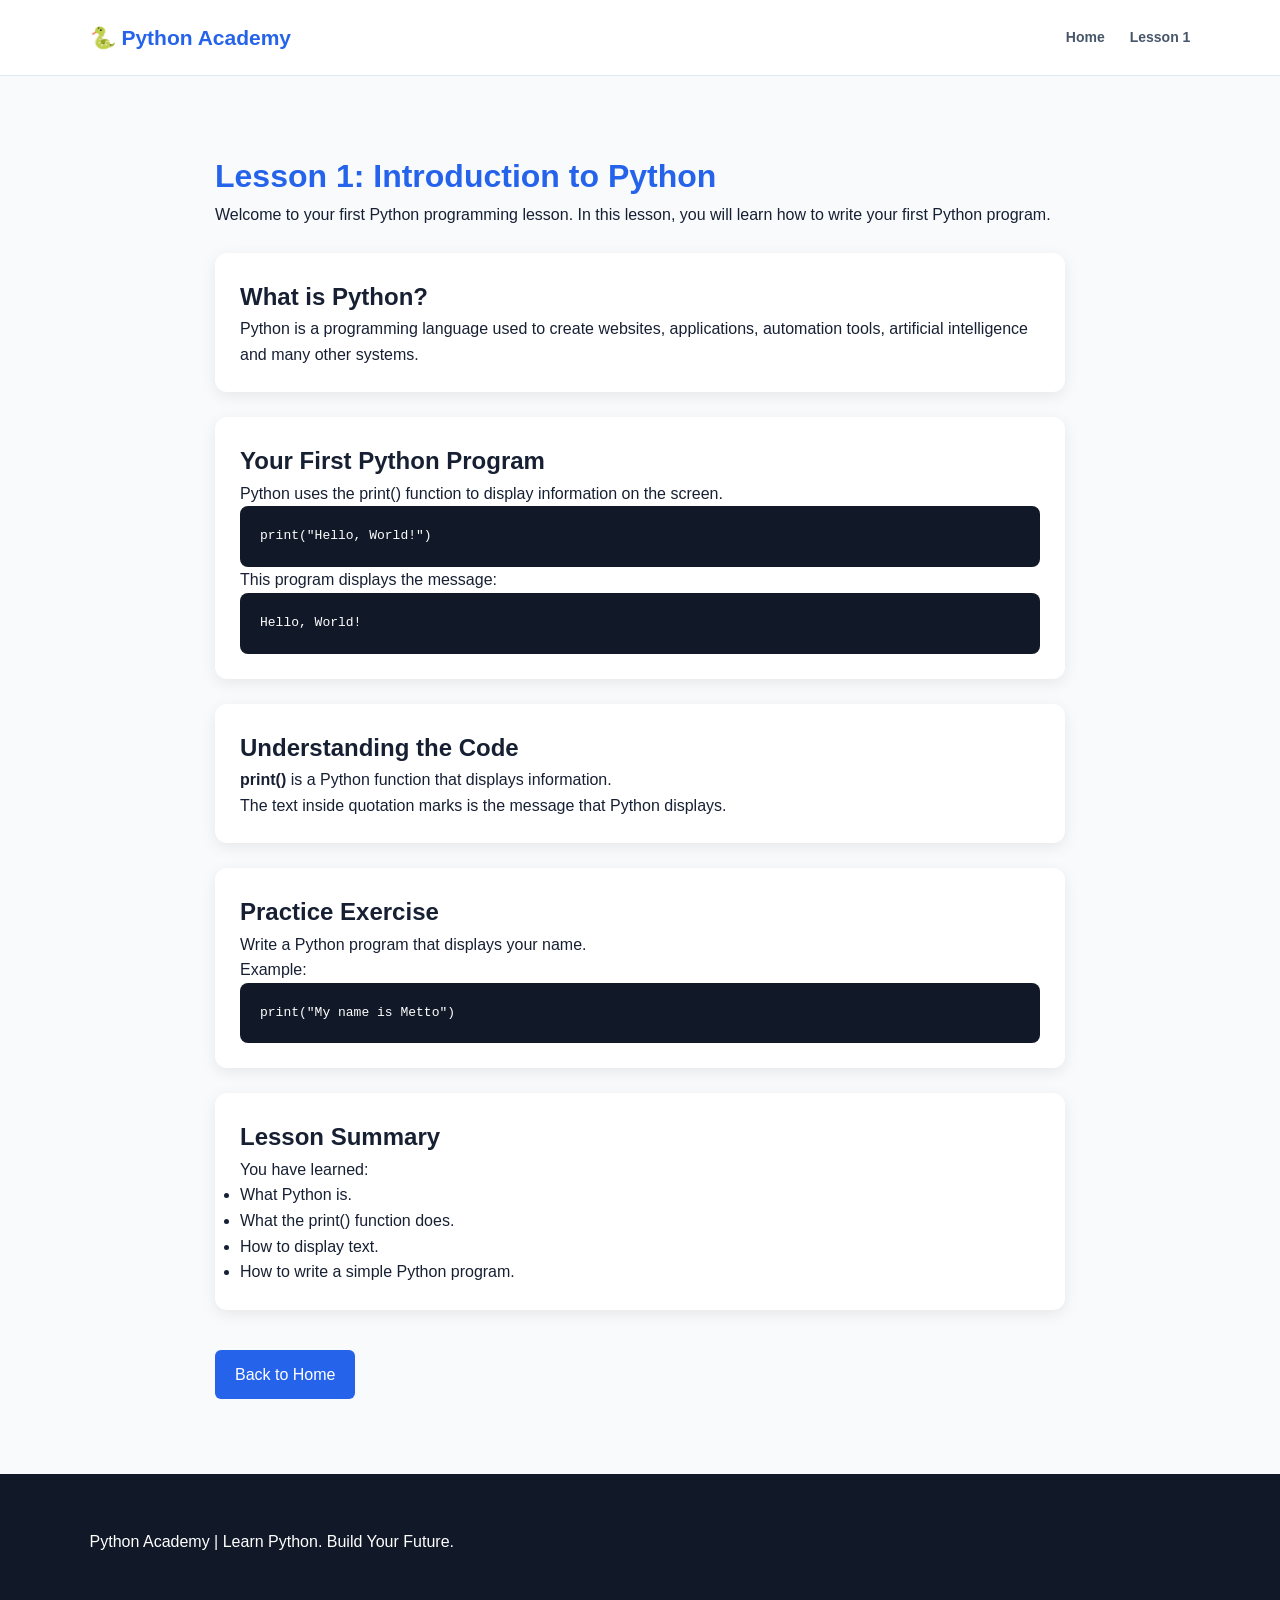
==== lesson1.html @ 5e619947 "Add initial lesson1.html for Python basics" ====
<!DOCTYPE html>
<html lang="en">

<head>
    <meta charset="UTF-8">

    <meta name="viewport"
          content="width=device-width, initial-scale=1.0">

    <title>Python Basics | Python Academy</title>

    <link rel="stylesheet" href="style.css">

    <style>
        .lesson-container {
            max-width: 900px;
            margin: 50px auto;
            padding: 25px;
        }

        .lesson-box {
            background: white;
            padding: 25px;
            border-radius: 12px;
            margin: 25px 0;
            box-shadow: 0 4px 15px rgba(0,0,0,0.08);
        }

        .lesson-code {
            background: #111827;
            color: #ffffff;
            padding: 20px;
            border-radius: 8px;
            overflow-x: auto;
        }

        .lesson-button {
            display: inline-block;
            background: #2563eb;
            color: white;
            padding: 12px 20px;
            text-decoration: none;
            border-radius: 6px;
            margin-top: 15px;
        }

        .lesson-container h1 {
            color: #2563eb;
        }
    </style>

</head>

<body>

<header class="navbar">

    <div class="logo">
        🐍 Python Academy
    </div>

    <nav>
        <a href="index.html">Home</a>
        <a href="lesson1.html">Lesson 1</a>
    </nav>

</header>


<main class="lesson-container">

    <h1>Lesson 1: Introduction to Python</h1>

    <p>
        Welcome to your first Python programming lesson.
        In this lesson, you will learn how to write your
        first Python program.
    </p>


    <div class="lesson-box">

        <h2>What is Python?</h2>

        <p>
            Python is a programming language used to create
            websites, applications, automation tools,
            artificial intelligence and many other systems.
        </p>

    </div>


    <div class="lesson-box">

        <h2>Your First Python Program</h2>

        <p>
            Python uses the print() function to display
            information on the screen.
        </p>

        <div class="lesson-code">

<pre>print("Hello, World!")</pre>

        </div>

        <p>
            This program displays the message:
        </p>

        <div class="lesson-code">

<pre>Hello, World!</pre>

        </div>

    </div>


    <div class="lesson-box">

        <h2>Understanding the Code</h2>

        <p>
            <strong>print()</strong> is a Python function
            that displays information.
        </p>

        <p>
            The text inside quotation marks is the message
            that Python displays.
        </p>

    </div>


    <div class="lesson-box">

        <h2>Practice Exercise</h2>

        <p>
            Write a Python program that displays your name.
        </p>

        <p>
            Example:
        </p>

        <div class="lesson-code">

<pre>print("My name is Metto")</pre>

        </div>

    </div>


    <div class="lesson-box">

        <h2>Lesson Summary</h2>

        <p>
            You have learned:
        </p>

        <ul>
            <li>What Python is.</li>
            <li>What the print() function does.</li>
            <li>How to display text.</li>
            <li>How to write a simple Python program.</li>
        </ul>

    </div>


    <a href="index.html" class="lesson-button">
        Back to Home
    </a>

</main>


<footer>

    <p>
        Python Academy | Learn Python. Build Your Future.
    </p>

</footer>

</body>

</html>
---- style.css ----
/* =====================================================
   PYTHON ACADEMY
   MAIN STYLESHEET
===================================================== */


/* ================= RESET ================= */

* {
    margin: 0;
    padding: 0;
    box-sizing: border-box;
}

html {
    scroll-behavior: smooth;
}

body {
    font-family:
        Arial,
        Helvetica,
        sans-serif;

    background: #f8fafc;

    color: #172033;

    line-height: 1.6;
}

a {
    text-decoration: none;
    color: inherit;
}

button,
input,
textarea {
    font-family: inherit;
}


/* ================= VARIABLES ================= */

:root {

    --primary: #2563eb;

    --primary-dark: #1d4ed8;

    --secondary: #7c3aed;

    --green: #16a34a;

    --orange: #ea580c;

    --dark: #111827;

    --text: #172033;

    --muted: #64748b;

    --border: #e2e8f0;

    --white: #ffffff;

    --light-blue: #eff6ff;

    --light-green: #f0fdf4;

}


/* ================= NAVBAR ================= */

.navbar {

    height: 76px;

    padding:
        0 7%;

    display: flex;

    justify-content:
        space-between;

    align-items:
        center;

    background:
        rgba(255,255,255,0.97);

    border-bottom:
        1px solid var(--border);

    position:
        sticky;

    top: 0;

    z-index: 1000;
}


.logo {

    display: flex;

    align-items: center;

    gap: 8px;

    font-size: 21px;

    font-weight: 800;

    color: var(--primary);
}


.python-icon {
    font-size: 25px;
}


.navbar nav {

    display: flex;

    align-items: center;

    gap: 25px;
}


.navbar nav a {

    font-size: 14px;

    font-weight: 600;

    color: #475569;

    transition:
        0.25s;
}


.navbar nav a:hover {
    color: var(--primary);
}


.nav-login {

    padding:
        9px 18px;

    border:
        1px solid var(--primary);

    border-radius:
        7px;

    color:
        var(--primary) !important;
}


.nav-register {

    padding:
        10px 18px;

    background:
        var(--primary);

    color:
        white !important;

    border-radius:
        7px;
}


/* ================= HERO ================= */

.hero {

    min-height:
        650px;

    padding:
        80px 7%;

    display:
        flex;

    justify-content:
        space-between;

    align-items:
        center;

    gap:
        60px;

    background:
        linear-gradient(
            135deg,
            #eff6ff 0%,
            #ffffff 55%,
            #f5f3ff 100%
        );
}


.hero-content {

    max-width:
        610px;
}


.hero-badge {

    display:
        inline-block;

    padding:
        7px 14px;

    background:
        #dbeafe;

    color:
        #1d4ed8;

    border-radius:
        30px;

    font-size:
        12px;

    font-weight:
        700;

    margin-bottom:
        20px;
}


.hero h1 {

    font-size:
        58px;

    line-height:
        1.08;

    letter-spacing:
        -2px;

    margin-bottom:
        25px;

    color:
        var(--dark);
}


.hero h1 span {

    display:
        block;

    color:
        var(--primary);
}


.hero-content > p {

    font-size:
        18px;

    color:
        var(--muted);

    max-width:
        570px;

    margin-bottom:
        30px;
}


.hero-buttons {

    display:
        flex;

    gap:
        15px;

    margin-bottom:
        40px;
}


/* BUTTONS */

.btn-primary {

    display:
        inline-block;

    padding:
        13px 24px;

    background:
        var(--primary);

    color:
        white;

    border-radius:
        7px;

    font-weight:
        700;

    transition:
        0.25s;

    border:
        none;

    cursor:
        pointer;
}


.btn-primary:hover {

    background:
        var(--primary-dark);

    transform:
        translateY(-2px);
}


.btn-outline {

    display:
        inline-block;

    padding:
        12px 24px;

    border:
        1px solid var(--primary);

    color:
        var(--primary);

    border-radius:
        7px;

    font-weight:
        700;
}


/* HERO STATS */

.hero-stats {

    display:
        flex;

    gap:
        45px;
}


.hero-stats div {

    display:
        flex;

    flex-direction:
        column;
}


.hero-stats strong {

    font-size:
        25px;

    color:
        var(--dark);
}


.hero-stats small {

    color:
        var(--muted);
}


/* ================= CODE WINDOW ================= */

.hero-code {

    width:
        500px;

    position:
        relative;
}


.code-window {

    background:
        #0f172a;

    border-radius:
        12px;

    overflow:
        hidden;

    box-shadow:
        0 25px 70px
        rgba(15,23,42,0.25);
}


.code-top {

    height:
        45px;

    display:
        flex;

    align-items:
        center;

    gap:
        20px;

    padding:
        0 18px;

    background:
        #1e293b;

    color:
        #94a3b8;

    font-size:
        12px;
}


.code-dots {

    display:
        flex;

    gap:
        6px;
}


.code-dots i {

    width:
        10px;

    height:
        10px;

    border-radius:
        50%;

    background:
        #64748b;
}


.code-body {

    padding:
        30px;
}


.code-body pre {

    color:
        #e2e8f0;

    font-family:
        Consolas,
        monospace;

    font-size:
        15px;

    line-height:
        1.8;
}


.purple {
    color: #c084fc;
}

.blue {
    color: #60a5fa;
}

.green {
    color: #86efac;
}


/* FLOATING CARD */

.floating-card {

    position:
        absolute;

    right:
        -25px;

    bottom:
        -25px;

    background:
        white;

    padding:
        15px 20px;

    border-radius:
        10px;

    display:
        flex;

    align-items:
        center;

    gap:
        12px;

    box-shadow:
        0 15px 40px
        rgba(0,0,0,0.12);
}


.floating-card .check {

    width:
        35px;

    height:
        35px;

    border-radius:
        50%;

    display:
        flex;

    align-items:
        center;

    justify-content:
        center;

    background:
        #dcfce7;

    color:
        var(--green);

    font-weight:
        bold;
}


.floating-card strong,
.floating-card small {

    display:
        block;
}


.floating-card small {

    color:
        var(--muted);

    font-size:
        12px;
}


/* ================= SECTIONS ================= */

.section {

    padding:
        90px 7%;

    background:
        white;
}


.section-heading {

    max-width:
        700px;

    margin:
        0 auto 50px;

    text-align:
        center;
}


.section-heading span,
.about-section > div > span {

    font-size:
        12px;

    font-weight:
        800;

    letter-spacing:
        1.5px;

    color:
        var(--primary);
}


.section-heading h2 {

    font-size:
        36px;

    margin:
        10px 0 12px;

    color:
        var(--dark);
}


.section-heading p {

    color:
        var(--muted);

    font-size:
        16px;
}


/* ================= FEATURES ================= */

.feature-grid {

    display:
        grid;

    grid-template-columns:
        repeat(4,1fr);

    gap:
        20px;
}


.feature-card {

    padding:
        30px;

    border:
        1px solid var(--border);

    border-radius:
        12px;

    transition:
        0.25s;

    background:
        white;
}


.feature-card:hover {

    transform:
        translateY(-5px);

    box-shadow:
        0 15px 35px
        rgba(0,0,0,0.07);
}


.feature-icon {

    width:
        55px;

    height:
        55px;

    display:
        flex;

    align-items:
        center;

    justify-content:
        center;

    border-radius:
        12px;

    font-size:
        25px;

    margin-bottom:
        18px;
}


.blue-icon {
    background: #dbeafe;
}

.green-icon {
    background: #dcfce7;
}

.purple-icon {
    background: #ede9fe;
}

.orange-icon {
    background: #ffedd5;
}


.feature-card h3 {

    margin-bottom:
        8px;
}


.feature-card p {

    color:
        var(--muted);

    font-size:
        14px;
}


/* ================= COURSE ================= */

.course-section {

    padding:
        90px 7%;

    background:
        #f8fafc;
}


.course-main-card {

    max-width:
        1000px;

    margin:
        auto;

    display:
        grid;

    grid-template-columns:
        1.5fr 0.8fr;

    border:
        1px solid var(--border);

    background:
        white;

    border-radius:
        15px;

    overflow:
        hidden;

    box-shadow:
        0 15px 40px
        rgba(0,0,0,0.05);
}


.course-main-content {

    padding:
        45px;
}


.course-label {

    font-size:
        11px;

    font-weight:
        800;

    color:
        var(--primary);

    letter-spacing:
        1px;

    margin-bottom:
        10px;
}


.course-main-content h2 {

    font-size:
        32px;

    margin-bottom:
        15px;
}


.course-main-content p {

    color:
        var(--muted);

    margin-bottom:
        25px;
}


.course-info {

    display:
        flex;

    flex-wrap:
        wrap;

    gap:
        10px;

    margin-bottom:
        30px;
}


.course-info span {

    padding:
        7px 11px;

    background:
        var(--light-blue);

    border-radius:
        5px;

    font-size:
        12px;

    color:
        #334155;
}


.course-preview {

    background:
        linear-gradient(
            135deg,
            #2563eb,
            #7c3aed
        );

    color:
        white;

    display:
        flex;

    align-items:
        center;

    justify-content:
        center;

    flex-direction:
        column;

    text-align:
        center;
}


.preview-circle {

    width:
        120px;

    height:
        120px;

    border-radius:
        50%;

    display:
        flex;

    align-items:
        center;

    justify-content:
        center;

    background:
        rgba(255,255,255,0.15);

    font-size:
        60px;

    margin-bottom:
        15px;
}


.course-preview h3 {

    font-size:
        27px;
}


.course-preview p {

    color:
        #dbeafe;
}


/* ================= STEPS ================= */

.steps {

    max-width:
        1100px;

    margin:
        auto;

    display:
        grid;

    grid-template-columns:
        repeat(4,1fr);

    gap:
        20px;
}


.step {

    padding:
        25px;

    border-left:
        3px solid var(--primary);
}


.step-number {

    color:
        var(--primary);

    font-size:
        13px;

    font-weight:
        800;

    margin-bottom:
        10px;
}


.step h3 {

    margin-bottom:
        8px;
}


.step p {

    color:
        var(--muted);

    font-size:
        14px;
}


/* ================= ABOUT ================= */

.about-section {

    padding:
        100px 7%;

    background:
        linear-gradient(
            135deg,
            #eff6ff,
            #f5f3ff
        );

    text-align:
        center;
}


.about-section > div {

    max-width:
        750px;

    margin:
        auto;
}


.about-section h2 {

    font-size:
        40px;

    margin:
        12px 0 20px;
}


.about-section p {

    color:
        var(--muted);

    margin-bottom:
        30px;
}


/* ================= FOOTER ================= */

footer {

    padding:
        55px 7%;

    background:
        #111827;

    color:
        white;

    display:
        flex;

    justify-content:
        space-between;

    gap:
        50px;
}


.footer-brand p {

    margin-top:
        10px;

    color:
        #94a3b8;
}


.footer-links {

    display:
        flex;

    gap:
        80px;
}


.footer-links div {

    display:
        flex;

    flex-direction:
        column;

    gap:
        8px;
}


.footer-links h4 {

    margin-bottom:
        8px;
}


.footer-links a {

    color:
        #94a3b8;

    font-size:
        14px;
}


.copyright {

    padding:
        18px 7%;

    text-align:
        center;

    background:
        #0b1120;

    color:
        #64748b;

    font-size:
        13px;
}


/* ================= RESPONSIVE ================= */

@media(max-width: 1000px) {

    .feature-grid {

        grid-template-columns:
            repeat(2,1fr);
    }

    .steps {

        grid-template-columns:
            repeat(2,1fr);
    }

    .hero {

        flex-direction:
            column;

        text-align:
            center;
    }

    .hero-content {

        max-width:
            750px;
    }

    .hero-content > p {

        margin-left:
            auto;

        margin-right:
            auto;
    }

    .hero-buttons {

        justify-content:
            center;
    }

    .hero-stats {

        justify-content:
            center;
    }

}


@media(max-width: 750px) {

    .navbar {

        padding:
            0 20px;
    }

    .navbar nav a:not(.nav-login):not(.nav-register) {

        display:
            none;
    }

    .hero {

        padding:
            60px 20px;
    }

    .hero h1 {

        font-size:
            43px;
    }

    .hero-code {

        width:
            100%;
    }

    .floating-card {

        right:
            5px;
    }

    .course-main-card {

        grid-template-columns:
            1fr;
    }

    .course-preview {

        min-height:
            250px;
    }

    .feature-grid,
    .steps {

        grid-template-columns:
            1fr;
    }

    .section,
    .course-section {

        padding:
            65px 20px;
    }

    footer {

        flex-direction:
            column;
    }

    .footer-links {

        gap:
            40px;
    }

}


@media(max-width: 480px) {

    .hero h1 {

        font-size:
            37px;
    }

    .hero-buttons {

        flex-direction:
            column;
    }

    .hero-stats {

        gap:
            20px;
    }

    .code-body {

        padding:
            15px;
    }

    .code-body pre {

        font-size:
            12px;
    }
/* =====================================================
   AUTHENTICATION PAGES
===================================================== */

.auth-page {

    min-height:
        calc(100vh - 76px);

    display:
        flex;

    align-items:
        center;

    justify-content:
        center;

    padding:
        50px 20px;

    background:
        linear-gradient(
            135deg,
            #eff6ff,
            #f8fafc
        );
}


.auth-card {

    width:
        100%;

    max-width:
        450px;

    padding:
        40px;

    background:
        white;

    border:
        1px solid var(--border);

    border-radius:
        14px;

    box-shadow:
        0 20px 50px
        rgba(0,0,0,0.08);
}


.auth-header {

    text-align:
        center;

    margin-bottom:
        30px;
}


.auth-logo {

    width:
        65px;

    height:
        65px;

    display:
        flex;

    align-items:
        center;

    justify-content:
        center;

    margin:
        0 auto 15px;

    border-radius:
        50%;

    background:
        var(--light-blue);

    font-size:
        32px;
}


.auth-header h1 {

    font-size:
        28px;

    margin-bottom:
        5px;
}


.auth-header p {

    color:
        var(--muted);
}


.auth-card form {

    display:
        flex;

    flex-direction:
        column;
}


.auth-card label {

    font-size:
        13px;

    font-weight:
        700;

    margin:
        13px 0 6px;
}


.auth-card input {

    width:
        100%;

    padding:
        13px;

    border:
        1px solid #cbd5e1;

    border-radius:
        7px;

    outline:
        none;

    font-size:
        14px;
}


.auth-card input:focus {

    border-color:
        var(--primary);

    box-shadow:
        0 0 0 3px
        rgba(37,99,235,0.1);
}


.full-btn {

    width:
        100%;

    margin-top:
        22px;

    font-size:
        15px;
}


.auth-footer {

    text-align:
        center;

    margin-top:
        25px;

    color:
        var(--muted);

    font-size:
        14px;
}


.auth-footer a,
.forgot-link a {

    color:
        var(--primary);

    font-weight:
        700;
}


.forgot-link {

    text-align:
        right;

    margin-top:
        10px;

    font-size:
        13px;
}
/* =====================================================
   DASHBOARD
===================================================== */

.dashboard-page {

    padding:
        50px 7%;

    max-width:
        1400px;

    margin:
        auto;
}


.dashboard-title {

    margin-bottom:
        30px;
}


.dashboard-title span {

    font-size:
        11px;

    font-weight:
        800;

    color:
        var(--primary);

    letter-spacing:
        1px;
}


.dashboard-title h1 {

    font-size:
        32px;

    margin:
        5px 0;
}


.dashboard-title p {

    color:
        var(--muted);
}


/* PROGRESS */

.dashboard-progress {

    background:
        white;

    border:
        1px solid var(--border);

    border-radius:
        12px;

    padding:
        30px;

    box-shadow:
        0 10px 30px
        rgba(0,0,0,0.04);
}


.progress-top {

    display:
        flex;

    justify-content:
        space-between;

    align-items:
        center;
}


.progress-top small {

    color:
        var(--primary);

    font-weight:
        800;

    font-size:
        11px;
}


.progress-top h2 {

    margin:
        5px 0;
}


.progress-top p {

    color:
        var(--muted);

    font-size:
        14px;
}


.progress-top strong {

    font-size:
        35px;

    color:
        var(--primary);
}


.progress-track {

    width:
        100%;

    height:
        12px;

    background:
        #e2e8f0;

    border-radius:
        20px;

    overflow:
        hidden;

    margin:
        25px 0 15px;
}


.progress-value {

    width:
        35%;

    height:
        100%;

    background:
        var(--primary);
}


.progress-bottom {

    display:
        flex;

    justify-content:
        space-between;

    align-items:
        center;
}


.progress-bottom span {

    color:
        var(--muted);

    font-size:
        13px;
}


/* STATISTICS */

.dashboard-stats {

    display:
        grid;

    grid-template-columns:
        repeat(4,1fr);

    gap:
        20px;

    margin:
        25px 0;
}


.dashboard-stat {

    padding:
        25px;

    background:
        white;

    border:
        1px solid var(--border);

    border-radius:
        10px;
}


.dashboard-stat span {

    font-size:
        24px;
}


.dashboard-stat strong {

    display:
        block;

    font-size:
        28px;

    margin:
        8px 0 2px;

    color:
        var(--dark);
}


.dashboard-stat p {

    color:
        var(--muted);

    font-size:
        13px;
}


/* CURRENT LESSON */

.dashboard-section {

    margin-top:
        40px;
}


.dashboard-section-title {

    display:
        flex;

    justify-content:
        space-between;

    align-items:
        center;

    margin-bottom:
        15px;
}


.dashboard-section-title a {

    color:
        var(--primary);

    font-size:
        13px;

    font-weight:
        700;
}


.current-course-card {

    background:
        white;

    border:
        1px solid var(--border);

    border-radius:
        12px;

    padding:
        25px;

    display:
        flex;

    align-items:
        center;

    gap:
        20px;
}


.lesson-icon {

    width:
        60px;

    height:
        60px;

    display:
        flex;

    align-items:
        center;

    justify-content:
        center;

    border-radius:
        10px;

    background:
        var(--light-blue);

    font-size:
        30px;
}


.lesson-details {

    flex:
        1;
}


.lesson-details small {

    color:
        var(--primary);

    font-weight:
        800;

    font-size:
        11px;
}


.lesson-details h3 {

    margin:
        3px 0;
}


.lesson-details p {

    color:
        var(--muted);

    font-size:
        13px;
}


@media(max-width: 800px) {

    .dashboard-stats {

        grid-template-columns:
            repeat(2,1fr);
    }

}


@media(max-width: 600px) {

    .dashboard-page {

        padding:
            35px 20px;
    }

    .progress-bottom {

        flex-direction:
            column;

        align-items:
            flex-start;

        gap:
            15px;
    }

    .dashboard-stats {

        grid-template-columns:
            1fr;
    }

    .current-course-card {

        flex-direction:
            column;

        align-items:
            flex-start;
    }

}
/* =====================================================
   LESSONS PAGE
===================================================== */

.lessons-page {

    max-width:
        1000px;

    margin:
        auto;

    padding:
        55px 20px;
}


.lessons-header {

    margin-bottom:
        30px;
}


.lessons-header span {

    font-size:
        11px;

    font-weight:
        800;

    color:
        var(--primary);

    letter-spacing:
        1px;
}


.lessons-header h1 {

    font-size:
        35px;

    margin:
        5px 0;
}


.lessons-header p {

    color:
        var(--muted);
}


/* PROGRESS BOX */

.course-progress-box {

    background:
        white;

    border:
        1px solid var(--border);

    padding:
        22px;

    border-radius:
        10px;

    margin-bottom:
        25px;
}


.course-progress-box strong {

    font-size:
        18px;
}


.course-progress-box p {

    color:
        var(--muted);

    font-size:
        13px;
}


.mini-progress {

    height:
        8px;

    margin-top:
        15px;

    background:
        #e2e8f0;

    border-radius:
        20px;

    overflow:
        hidden;
}


.mini-progress div {

    width:
        35%;

    height:
        100%;

    background:
        var(--primary);
}


/* LESSON CARDS */

.lessons-list {

    display:
        flex;

    flex-direction:
        column;

    gap:
        10px;
}


.lesson-card {

    display:
        flex;

    align-items:
        center;

    gap:
        18px;

    padding:
        18px;

    background:
        white;

    border:
        1px solid var(--border);

    border-radius:
        9px;
}


.lesson-status {

    width:
        42px;

    height:
        42px;

    flex-shrink:
        0;

    display:
        flex;

    align-items:
        center;

    justify-content:
        center;

    border-radius:
        50%;

    background:
        #dcfce7;

    color:
        var(--green);

    font-weight:
        800;
}


.lesson-card-content {

    flex:
        1;
}


.lesson-card-content small {

    font-size:
        10px;

    font-weight:
        800;

    color:
        var(--primary);
}


.lesson-card-content h3 {

    margin:
        2px 0;

    font-size:
        17px;
}


.lesson-card-content p {

    color:
        var(--muted);

    font-size:
        12px;
}


.completed-text {

    color:
        var(--green);

    font-size:
        12px;

    font-weight:
        700;
}


/* CURRENT LESSON */

.current-lesson-card {

    border:
        2px solid
        var(--primary);

    background:
        #f8fbff;
}


.lesson-status.current {

    background:
        var(--primary);

    color:
        white;
}


/* LOCKED */

.locked-lesson {

    background:
        #f8fafc;

    opacity:
        0.75;
}


.locked-status {

    background:
        #e2e8f0;

    color:
        #64748b;
}


.locked-text {

    color:
        #94a3b8;

    font-size:
        12px;

    font-weight:
        700;
}


@media(max-width:600px) {

    .lesson-card {

        align-items:
            flex-start;
    }

    .lesson-card .btn-primary {

        padding:
            8px 12px;

        font-size:
            12px;
    }

    .completed-text,
    .locked-text {

        display:
            none;
    }

}
}
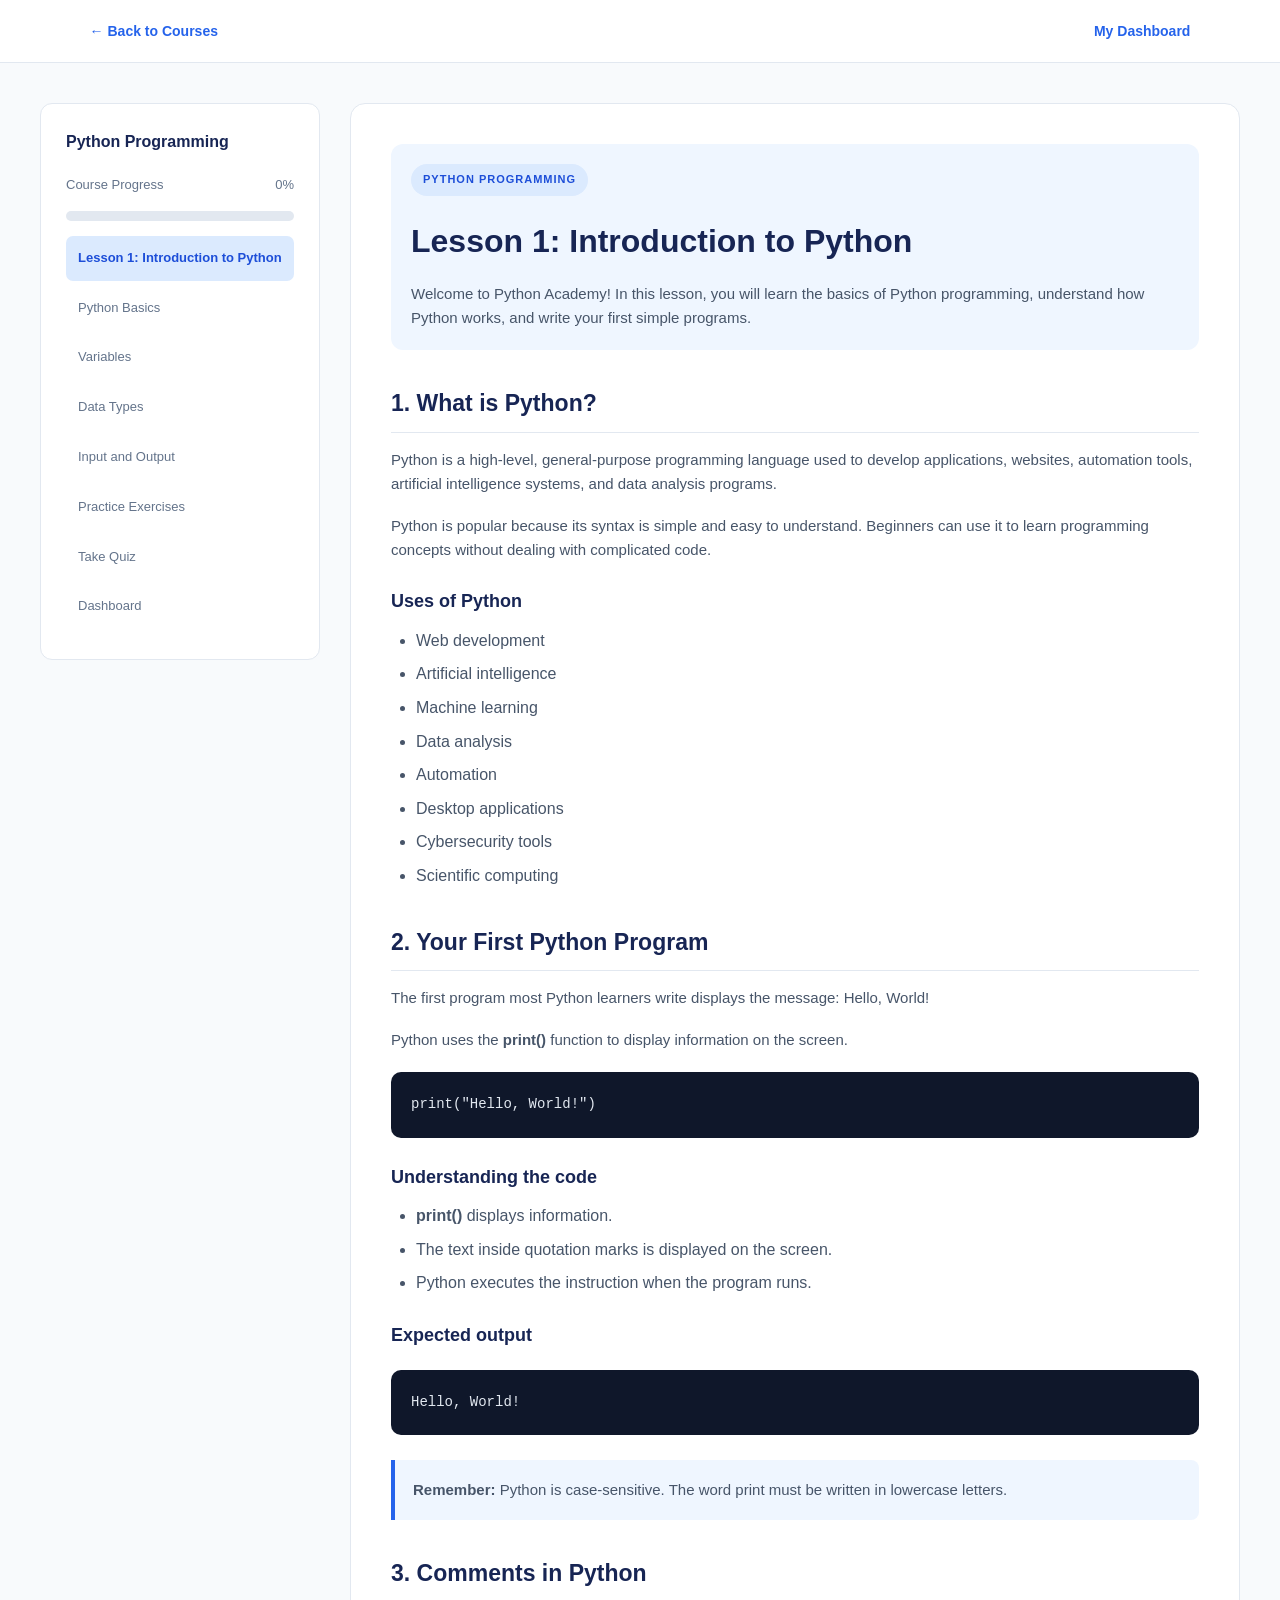
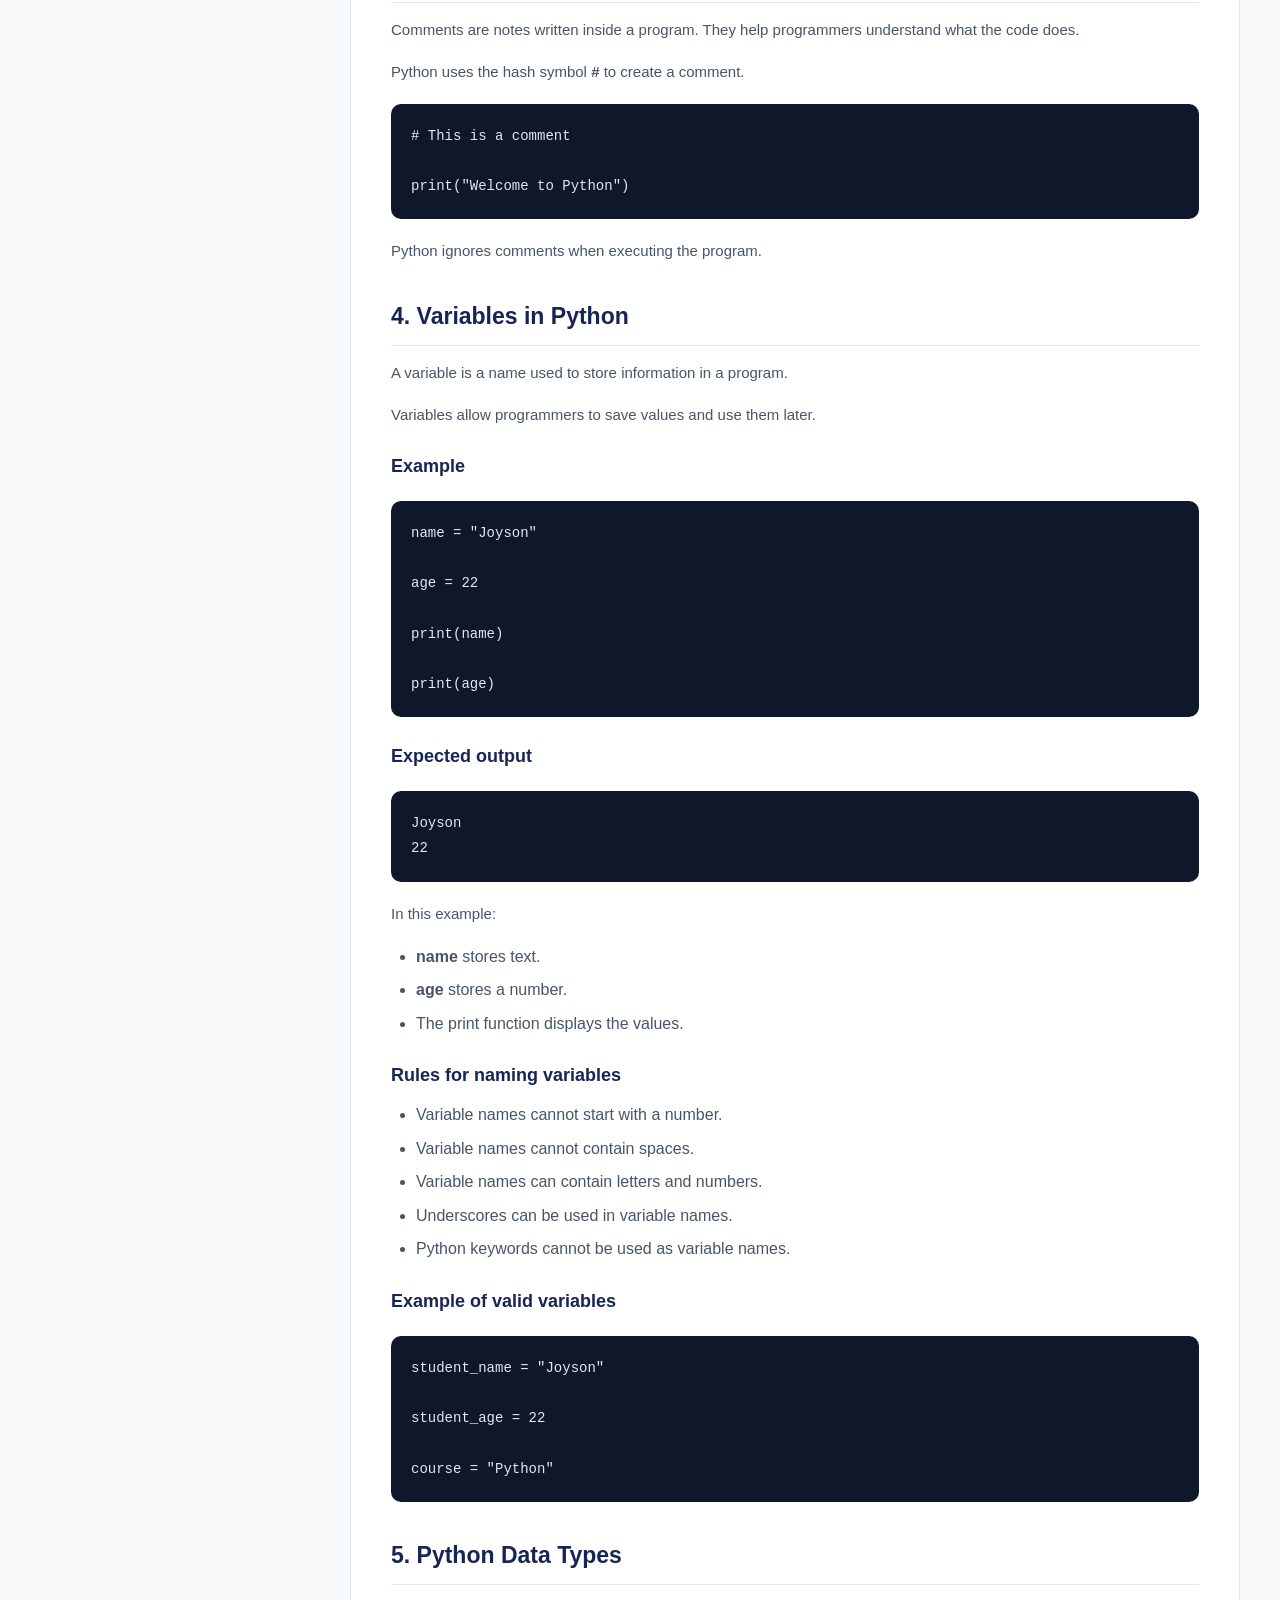
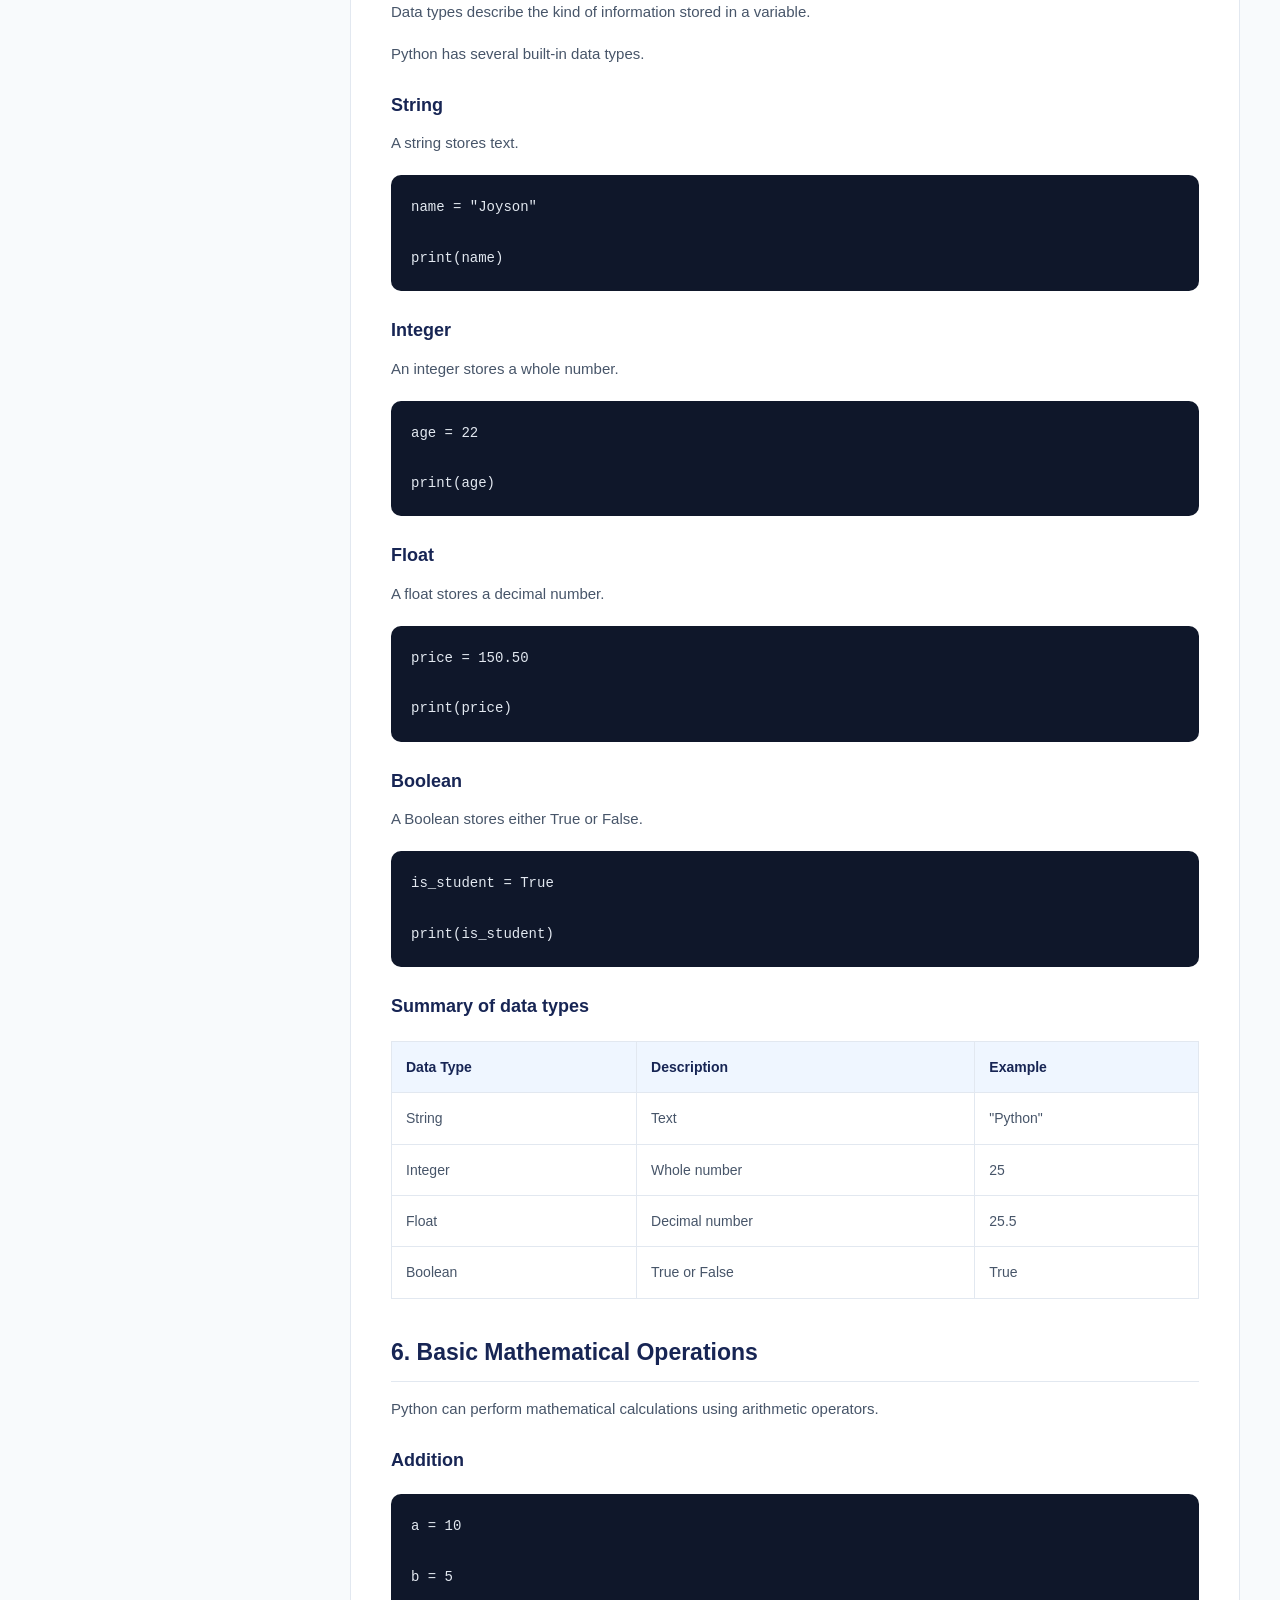
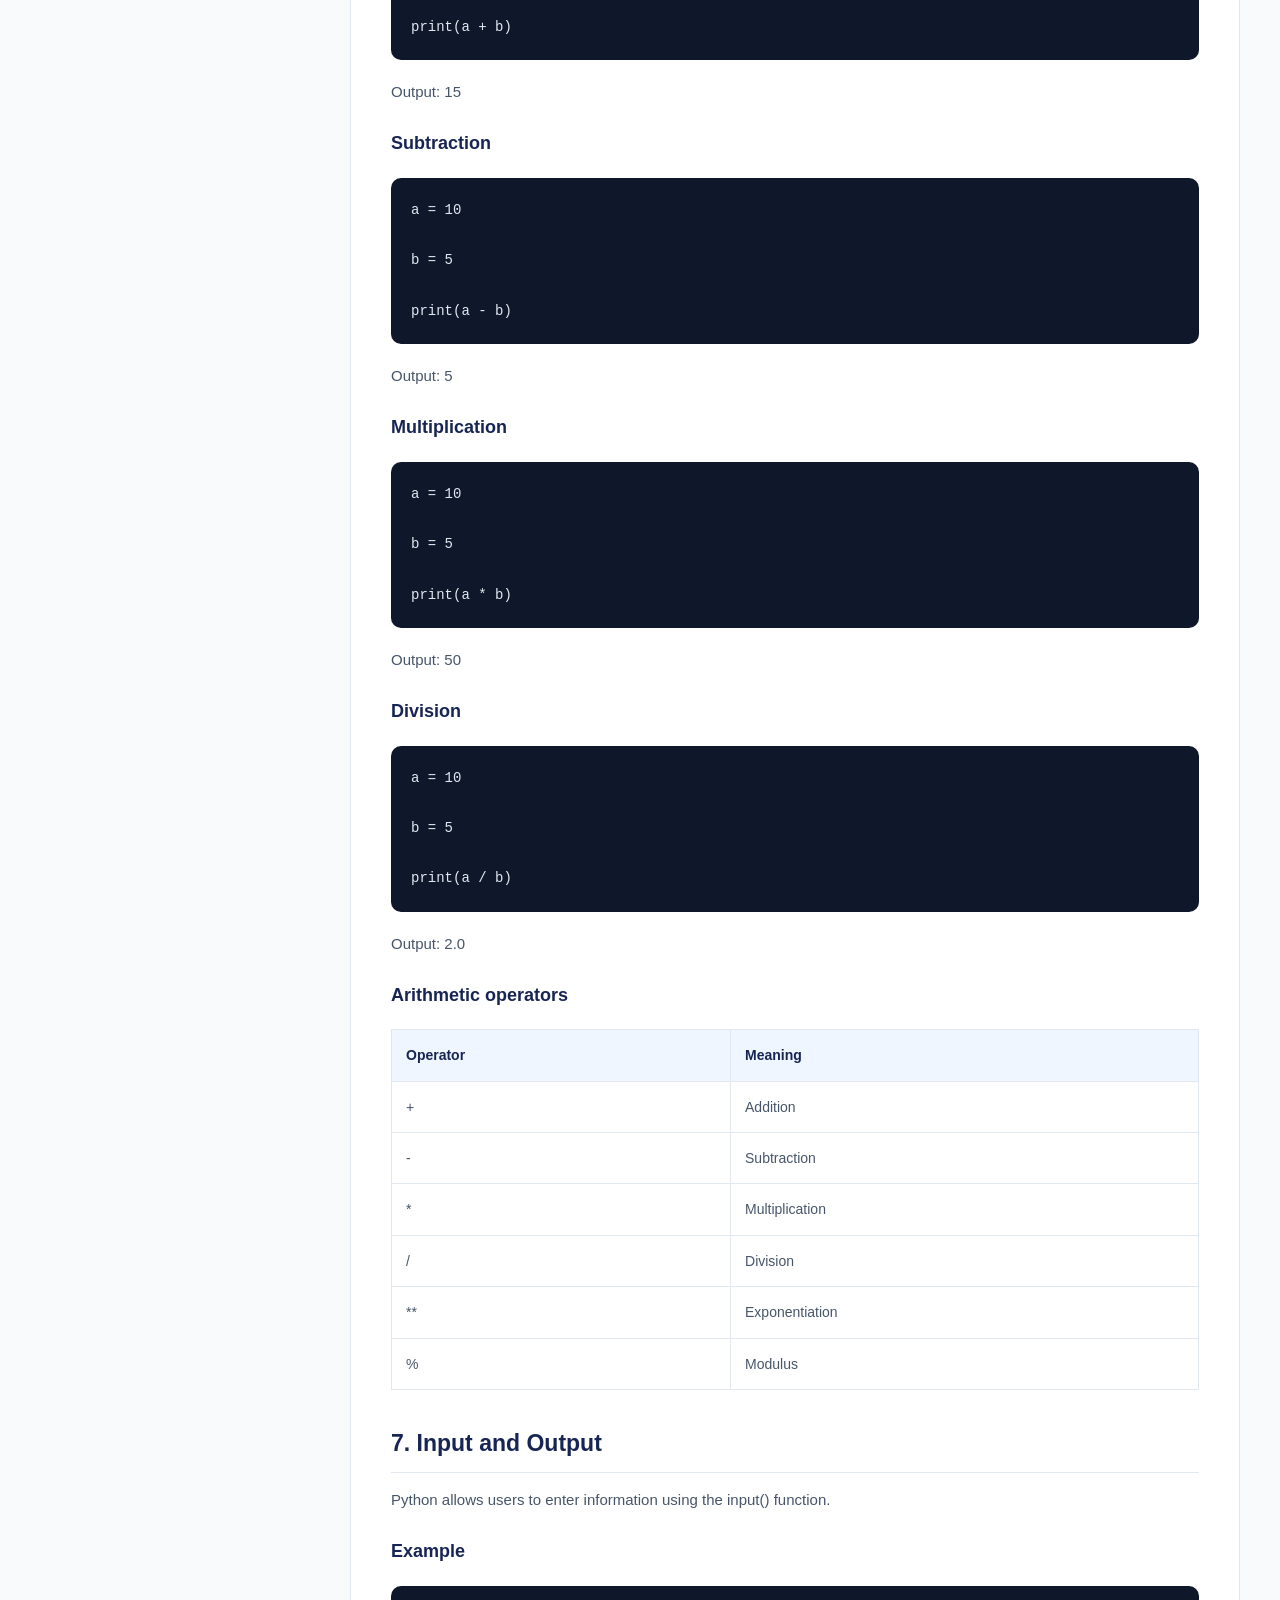
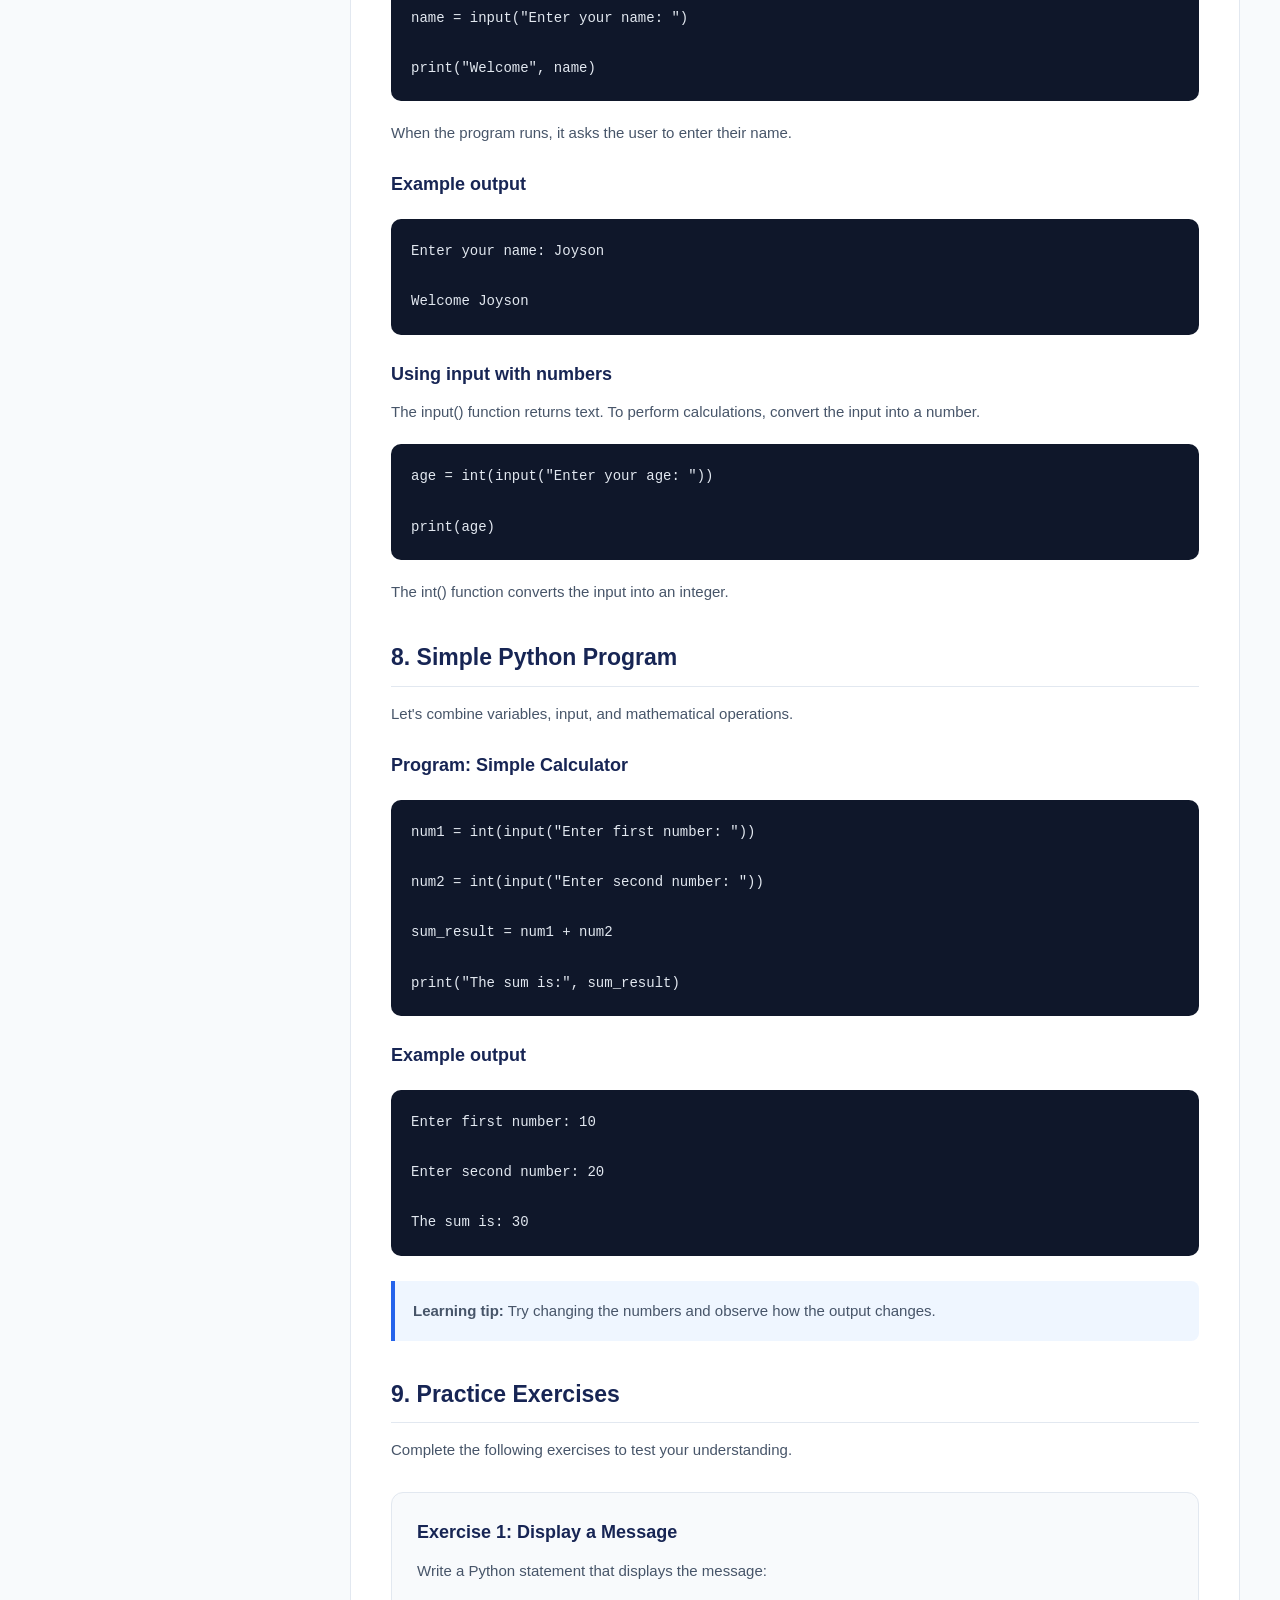
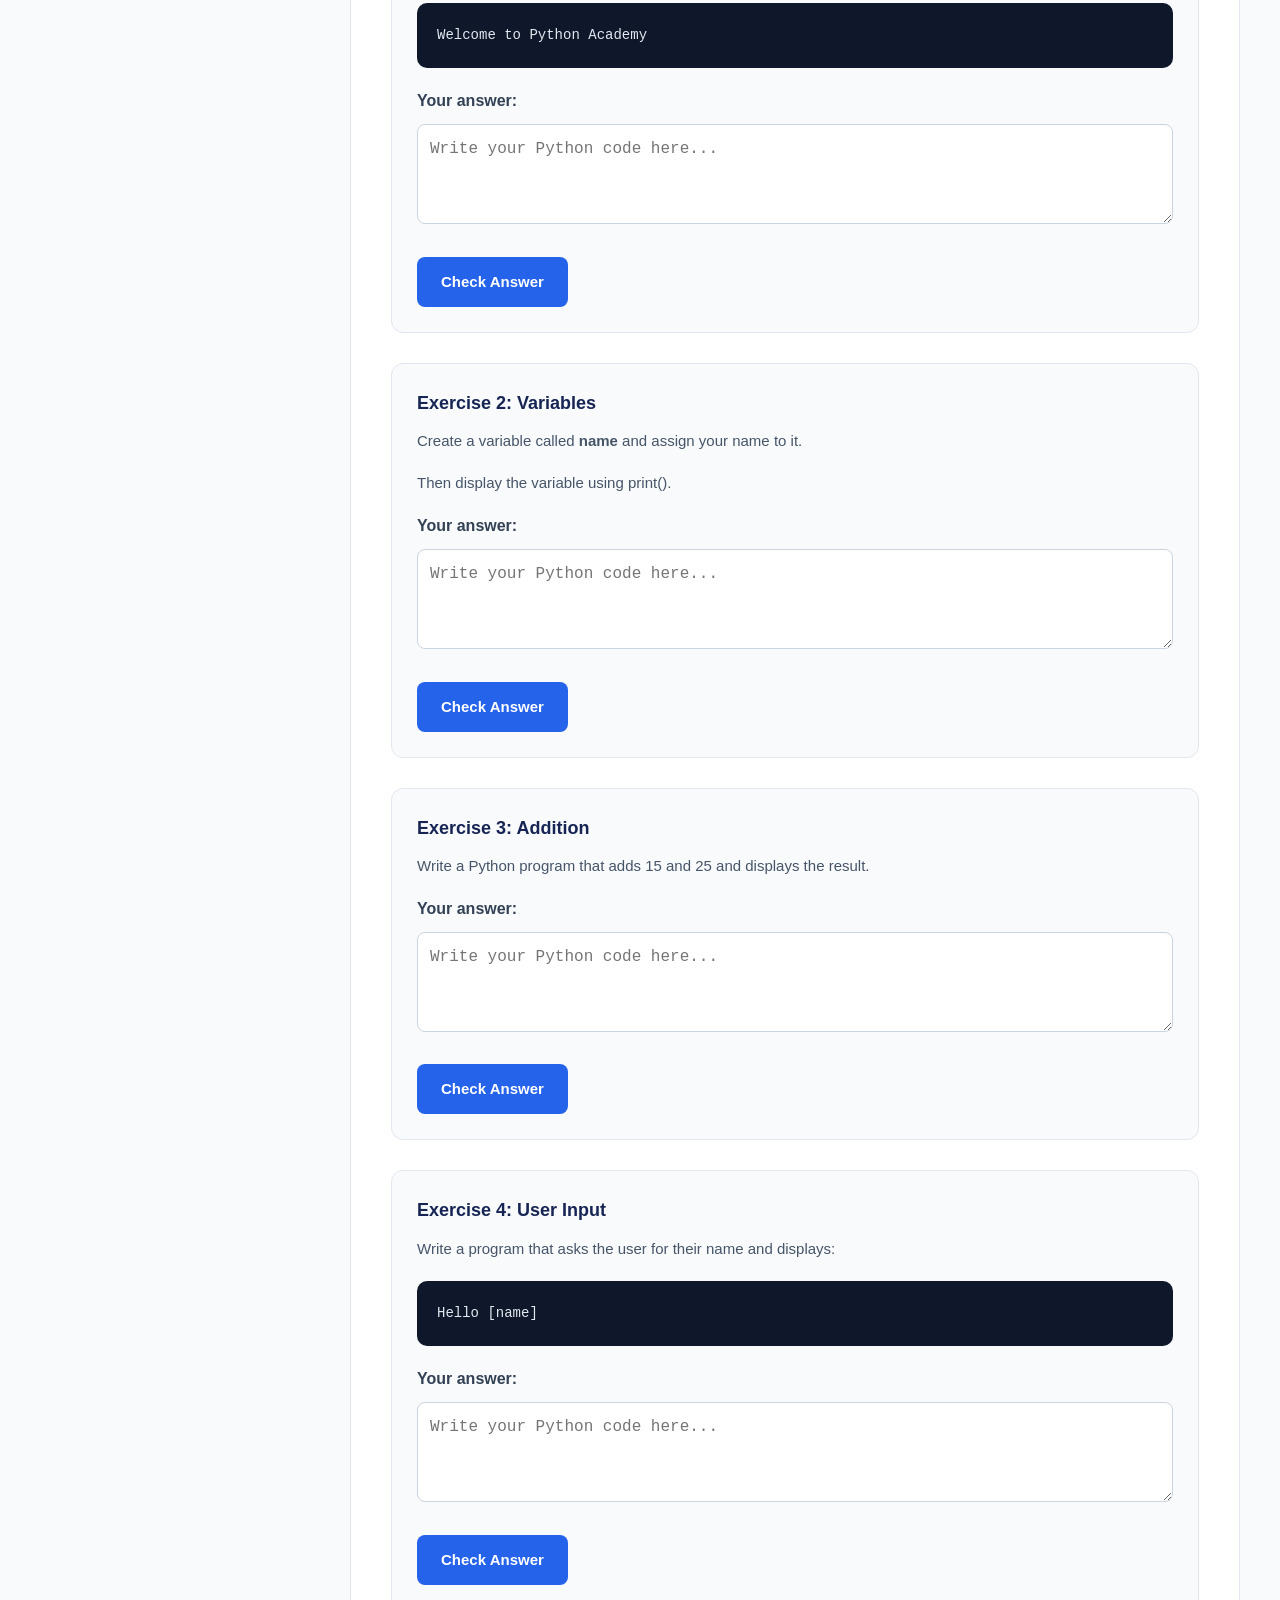
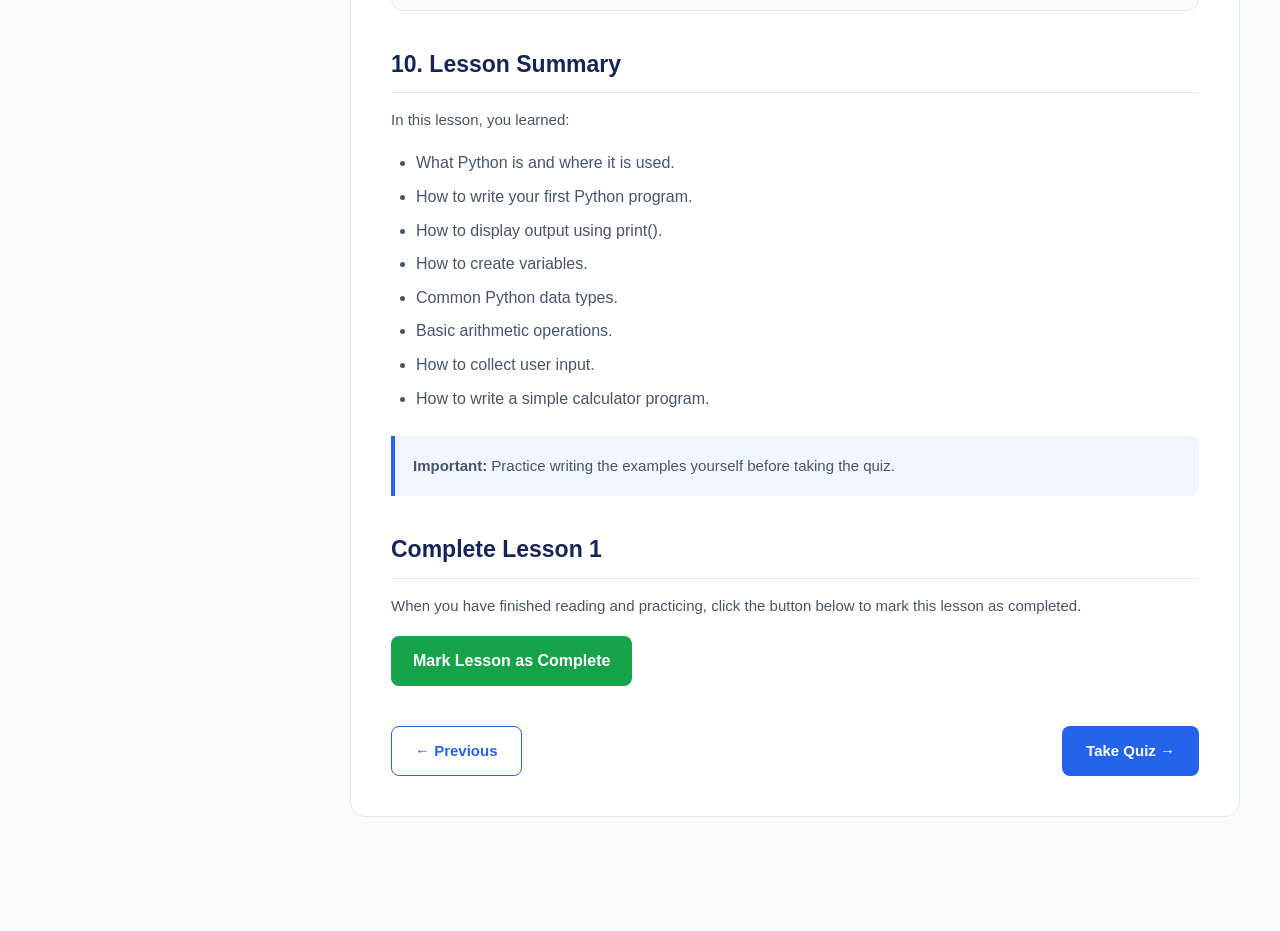
==== commit eee16c05: "Update print statement from 'Hello' to 'Goodbye'" ====
--- a/lesson1.html
+++ b/lesson1.html
@@ -1,196 +1,1465 @@
-
 <!DOCTYPE html>
 <html lang="en">
-
 <head>
     <meta charset="UTF-8">
-
-    <meta name="viewport"
-          content="width=device-width, initial-scale=1.0">
-
-    <title>Python Basics | Python Academy</title>
+    <meta name="viewport" content="width=device-width, initial-scale=1.0">
+
+    <title>Lesson 1 - Introduction to Python | Python Academy</title>
 
     <link rel="stylesheet" href="style.css">
 
     <style>
-        .lesson-container {
-            max-width: 900px;
-            margin: 50px auto;
-            padding: 25px;
-        }
-
-        .lesson-box {
-            background: white;
-            padding: 25px;
+        .lesson-code {
+            position: relative;
+        }
+
+        .lesson-code pre {
+            color: #e2e8f0;
+        }
+
+        .lesson-code .keyword {
+            color: #c084fc;
+        }
+
+        .lesson-code .string {
+            color: #86efac;
+        }
+
+        .lesson-code .function {
+            color: #60a5fa;
+        }
+
+        .lesson-code .number {
+            color: #fbbf24;
+        }
+
+        .lesson-code .comment {
+            color: #94a3b8;
+        }
+
+        .lesson-content section {
+            margin-bottom: 35px;
+        }
+
+        .lesson-content section h2 {
+            border-bottom: 1px solid #e2e8f0;
+            padding-bottom: 10px;
+        }
+
+        .lesson-content .lesson-intro {
+            background: #eff6ff;
             border-radius: 12px;
-            margin: 25px 0;
-            box-shadow: 0 4px 15px rgba(0,0,0,0.08);
-        }
-
-        .lesson-code {
-            background: #111827;
-            color: #ffffff;
             padding: 20px;
+            margin-bottom: 30px;
+        }
+
+        .lesson-content .lesson-intro p {
+            margin-bottom: 0;
+        }
+
+        .lesson-content .exercise-question {
+            margin-bottom: 25px;
+        }
+
+        .lesson-content .exercise-question label {
+            display: block;
+            font-weight: 700;
+            color: #334155;
+            margin-bottom: 10px;
+        }
+
+        .lesson-content .exercise-question input,
+        .lesson-content .exercise-question textarea {
+            width: 100%;
+            padding: 12px;
+            border: 1px solid #cbd5e1;
             border-radius: 8px;
-            overflow-x: auto;
-        }
-
-        .lesson-button {
-            display: inline-block;
-            background: #2563eb;
-            color: white;
-            padding: 12px 20px;
-            text-decoration: none;
-            border-radius: 6px;
+            outline: none;
+        }
+
+        .lesson-content .exercise-question input:focus,
+        .lesson-content .exercise-question textarea:focus {
+            border-color: #2563eb;
+        }
+
+        .lesson-content .exercise-question textarea {
+            min-height: 100px;
+            font-family: Consolas, monospace;
+            resize: vertical;
+        }
+
+        .exercise-feedback {
             margin-top: 15px;
-        }
-
-        .lesson-container h1 {
-            color: #2563eb;
+            padding: 12px;
+            border-radius: 8px;
+            display: none;
+        }
+
+        .exercise-feedback.success {
+            display: block;
+            background: #dcfce7;
+            color: #166534;
+        }
+
+        .exercise-feedback.error {
+            display: block;
+            background: #fee2e2;
+            color: #991b1b;
+        }
+
+        .lesson-complete-message {
+            display: none;
+            margin-top: 20px;
+            padding: 15px;
+            background: #dcfce7;
+            color: #166534;
+            border-radius: 8px;
+        }
+
+        .lesson-complete-message.show {
+            display: block;
+        }
+
+        .lesson-actions {
+            margin-top: 40px;
+        }
+
+        .lesson-actions button {
+            cursor: pointer;
+        }
+
+        .lesson-actions a,
+        .lesson-actions button {
+            min-width: 130px;
+        }
+
+        .lesson-progress-label {
+            display: flex;
+            justify-content: space-between;
+            color: #64748b;
+            font-size: 13px;
+            margin-bottom: 8px;
+        }
+
+        .lesson-sidebar .lesson-status {
+            font-size: 12px;
+            color: #16a34a;
+            margin-left: 5px;
+        }
+
+        @media (max-width: 480px) {
+            .lesson-actions {
+                flex-direction: column;
+            }
+
+            .lesson-actions a,
+            .lesson-actions button {
+                width: 100%;
+            }
         }
     </style>
-
 </head>
 
-<body>
-
-<header class="navbar">
-
-    <div class="logo">
-        🐍 Python Academy
+<body class="lesson-page">
+
+    <!-- =====================================
+         LESSON HEADER
+    ====================================== -->
+
+    <header class="lesson-header">
+
+        <a href="courses.html">
+            ← Back to Courses
+        </a>
+
+        <a href="dashboard.html">
+            My Dashboard
+        </a>
+
+    </header>
+
+
+    <!-- =====================================
+         LESSON LAYOUT
+    ====================================== -->
+
+    <div class="lesson-layout">
+
+
+        <!-- =====================================
+             LESSON SIDEBAR
+        ====================================== -->
+
+        <aside class="lesson-sidebar">
+
+            <h3>Python Programming</h3>
+
+            <div class="lesson-progress-label">
+                <span>Course Progress</span>
+                <span id="sidebarProgress">0%</span>
+            </div>
+
+            <div class="progress-container">
+                <div
+                    class="progress-bar"
+                    id="sidebarProgressBar"
+                ></div>
+            </div>
+
+            <a href="lesson1.html" class="active">
+                Lesson 1: Introduction to Python
+            </a>
+
+            <a href="lesson1.html#python-basics">
+                Python Basics
+            </a>
+
+            <a href="lesson1.html#variables">
+                Variables
+            </a>
+
+            <a href="lesson1.html#data-types">
+                Data Types
+            </a>
+
+            <a href="lesson1.html#input-output">
+                Input and Output
+            </a>
+
+            <a href="lesson1.html#practice">
+                Practice Exercises
+            </a>
+
+            <a href="quiz.html">
+                Take Quiz
+            </a>
+
+            <a href="dashboard.html">
+                Dashboard
+            </a>
+
+        </aside>
+
+
+        <!-- =====================================
+             LESSON CONTENT
+        ====================================== -->
+
+        <main class="lesson-content">
+
+            <div class="lesson-intro">
+
+                <span class="course-label">
+                    PYTHON PROGRAMMING
+                </span>
+
+                <h1>Lesson 1: Introduction to Python</h1>
+
+                <p>
+                    Welcome to Python Academy! In this lesson,
+                    you will learn the basics of Python programming,
+                    understand how Python works, and write your
+                    first simple programs.
+                </p>
+
+            </div>
+
+
+            <!-- =====================================
+                 SECTION 1
+            ====================================== -->
+
+            <section>
+
+                <h2>1. What is Python?</h2>
+
+                <p>
+                    Python is a high-level, general-purpose
+                    programming language used to develop
+                    applications, websites, automation tools,
+                    artificial intelligence systems, and data
+                    analysis programs.
+                </p>
+
+                <p>
+                    Python is popular because its syntax is
+                    simple and easy to understand. Beginners
+                    can use it to learn programming concepts
+                    without dealing with complicated code.
+                </p>
+
+                <h3>Uses of Python</h3>
+
+                <ul>
+                    <li>Web development</li>
+                    <li>Artificial intelligence</li>
+                    <li>Machine learning</li>
+                    <li>Data analysis</li>
+                    <li>Automation</li>
+                    <li>Desktop applications</li>
+                    <li>Cybersecurity tools</li>
+                    <li>Scientific computing</li>
+                </ul>
+
+            </section>
+
+
+            <!-- =====================================
+                 SECTION 2
+            ====================================== -->
+
+            <section id="python-basics">
+
+                <h2>2. Your First Python Program</h2>
+
+                <p>
+                    The first program most Python learners
+                    write displays the message:
+                    Hello, World!
+                </p>
+
+                <p>
+                    Python uses the <strong>print()</strong>
+                    function to display information on the screen.
+                </p>
+
+                <div class="lesson-code">
+
+                    <pre><code>print("Hello, World!")</code></pre>
+
+                </div>
+
+                <h3>Understanding the code</h3>
+
+                <ul>
+                    <li>
+                        <strong>print()</strong> displays information.
+                    </li>
+
+                    <li>
+                        The text inside quotation marks is
+                        displayed on the screen.
+                    </li>
+
+                    <li>
+                        Python executes the instruction when
+                        the program runs.
+                    </li>
+                </ul>
+
+                <h3>Expected output</h3>
+
+                <div class="lesson-code">
+
+                    <pre><code>Hello, World!</code></pre>
+
+                </div>
+
+                <div class="lesson-note">
+
+                    <p>
+                        <strong>Remember:</strong>
+                        Python is case-sensitive.
+                        The word print must be written in
+                        lowercase letters.
+                    </p>
+
+                </div>
+
+            </section>
+
+
+            <!-- =====================================
+                 SECTION 3
+            ====================================== -->
+
+            <section>
+
+                <h2>3. Comments in Python</h2>
+
+                <p>
+                    Comments are notes written inside a program.
+                    They help programmers understand what the
+                    code does.
+                </p>
+
+                <p>
+                    Python uses the hash symbol
+                    <strong>#</strong> to create a comment.
+                </p>
+
+                <div class="lesson-code">
+
+                    <pre><code># This is a comment
+
+print("Welcome to Python")</code></pre>
+
+                </div>
+
+                <p>
+                    Python ignores comments when executing
+                    the program.
+                </p>
+
+            </section>
+
+
+            <!-- =====================================
+                 SECTION 4
+            ====================================== -->
+
+            <section id="variables">
+
+                <h2>4. Variables in Python</h2>
+
+                <p>
+                    A variable is a name used to store
+                    information in a program.
+                </p>
+
+                <p>
+                    Variables allow programmers to save
+                    values and use them later.
+                </p>
+
+                <h3>Example</h3>
+
+                <div class="lesson-code">
+
+                    <pre><code>name = "Joyson"
+
+age = 22
+
+print(name)
+
+print(age)</code></pre>
+
+                </div>
+
+                <h3>Expected output</h3>
+
+                <div class="lesson-code">
+
+                    <pre><code>Joyson
+22</code></pre>
+
+                </div>
+
+                <p>
+                    In this example:
+                </p>
+
+                <ul>
+                    <li>
+                        <strong>name</strong> stores text.
+                    </li>
+
+                    <li>
+                        <strong>age</strong> stores a number.
+                    </li>
+
+                    <li>
+                        The print function displays the values.
+                    </li>
+                </ul>
+
+                <h3>Rules for naming variables</h3>
+
+                <ul>
+                    <li>Variable names cannot start with a number.</li>
+
+                    <li>Variable names cannot contain spaces.</li>
+
+                    <li>Variable names can contain letters and numbers.</li>
+
+                    <li>Underscores can be used in variable names.</li>
+
+                    <li>Python keywords cannot be used as variable names.</li>
+                </ul>
+
+                <h3>Example of valid variables</h3>
+
+                <div class="lesson-code">
+
+                    <pre><code>student_name = "Joyson"
+
+student_age = 22
+
+course = "Python"</code></pre>
+
+                </div>
+
+            </section>
+
+
+            <!-- =====================================
+                 SECTION 5
+            ====================================== -->
+
+            <section id="data-types">
+
+                <h2>5. Python Data Types</h2>
+
+                <p>
+                    Data types describe the kind of information
+                    stored in a variable.
+                </p>
+
+                <p>
+                    Python has several built-in data types.
+                </p>
+
+                <h3>String</h3>
+
+                <p>
+                    A string stores text.
+                </p>
+
+                <div class="lesson-code">
+
+                    <pre><code>name = "Joyson"
+
+print(name)</code></pre>
+
+                </div>
+
+                <h3>Integer</h3>
+
+                <p>
+                    An integer stores a whole number.
+                </p>
+
+                <div class="lesson-code">
+
+                    <pre><code>age = 22
+
+print(age)</code></pre>
+
+                </div>
+
+                <h3>Float</h3>
+
+                <p>
+                    A float stores a decimal number.
+                </p>
+
+                <div class="lesson-code">
+
+                    <pre><code>price = 150.50
+
+print(price)</code></pre>
+
+                </div>
+
+                <h3>Boolean</h3>
+
+                <p>
+                    A Boolean stores either True or False.
+                </p>
+
+                <div class="lesson-code">
+
+                    <pre><code>is_student = True
+
+print(is_student)</code></pre>
+
+                </div>
+
+                <h3>Summary of data types</h3>
+
+                <table>
+
+                    <thead>
+
+                        <tr>
+                            <th>Data Type</th>
+                            <th>Description</th>
+                            <th>Example</th>
+                        </tr>
+
+                    </thead>
+
+                    <tbody>
+
+                        <tr>
+                            <td>String</td>
+                            <td>Text</td>
+                            <td>"Python"</td>
+                        </tr>
+
+                        <tr>
+                            <td>Integer</td>
+                            <td>Whole number</td>
+                            <td>25</td>
+                        </tr>
+
+                        <tr>
+                            <td>Float</td>
+                            <td>Decimal number</td>
+                            <td>25.5</td>
+                        </tr>
+
+                        <tr>
+                            <td>Boolean</td>
+                            <td>True or False</td>
+                            <td>True</td>
+                        </tr>
+
+                    </tbody>
+
+                </table>
+
+            </section>
+
+
+            <!-- =====================================
+                 SECTION 6
+            ====================================== -->
+
+            <section>
+
+                <h2>6. Basic Mathematical Operations</h2>
+
+                <p>
+                    Python can perform mathematical
+                    calculations using arithmetic operators.
+                </p>
+
+                <h3>Addition</h3>
+
+                <div class="lesson-code">
+
+                    <pre><code>a = 10
+
+b = 5
+
+print(a + b)</code></pre>
+
+                </div>
+
+                <p>Output: 15</p>
+
+                <h3>Subtraction</h3>
+
+                <div class="lesson-code">
+
+                    <pre><code>a = 10
+
+b = 5
+
+print(a - b)</code></pre>
+
+                </div>
+
+                <p>Output: 5</p>
+
+                <h3>Multiplication</h3>
+
+                <div class="lesson-code">
+
+                    <pre><code>a = 10
+
+b = 5
+
+print(a * b)</code></pre>
+
+                </div>
+
+                <p>Output: 50</p>
+
+                <h3>Division</h3>
+
+                <div class="lesson-code">
+
+                    <pre><code>a = 10
+
+b = 5
+
+print(a / b)</code></pre>
+
+                </div>
+
+                <p>Output: 2.0</p>
+
+                <h3>Arithmetic operators</h3>
+
+                <table>
+
+                    <thead>
+
+                        <tr>
+                            <th>Operator</th>
+                            <th>Meaning</th>
+                        </tr>
+
+                    </thead>
+
+                    <tbody>
+
+                        <tr>
+                            <td>+</td>
+                            <td>Addition</td>
+                        </tr>
+
+                        <tr>
+                            <td>-</td>
+                            <td>Subtraction</td>
+                        </tr>
+
+                        <tr>
+                            <td>*</td>
+                            <td>Multiplication</td>
+                        </tr>
+
+                        <tr>
+                            <td>/</td>
+                            <td>Division</td>
+                        </tr>
+
+                        <tr>
+                            <td>**</td>
+                            <td>Exponentiation</td>
+                        </tr>
+
+                        <tr>
+                            <td>%</td>
+                            <td>Modulus</td>
+                        </tr>
+
+                    </tbody>
+
+                </table>
+
+            </section>
+
+
+            <!-- =====================================
+                 SECTION 7
+            ====================================== -->
+
+            <section id="input-output">
+
+                <h2>7. Input and Output</h2>
+
+                <p>
+                    Python allows users to enter information
+                    using the input() function.
+                </p>
+
+                <h3>Example</h3>
+
+                <div class="lesson-code">
+
+                    <pre><code>name = input("Enter your name: ")
+
+print("Welcome", name)</code></pre>
+
+                </div>
+
+                <p>
+                    When the program runs, it asks the user
+                    to enter their name.
+                </p>
+
+                <h3>Example output</h3>
+
+                <div class="lesson-code">
+
+                    <pre><code>Enter your name: Joyson
+
+Welcome Joyson</code></pre>
+
+                </div>
+
+                <h3>Using input with numbers</h3>
+
+                <p>
+                    The input() function returns text.
+                    To perform calculations, convert the
+                    input into a number.
+                </p>
+
+                <div class="lesson-code">
+
+                    <pre><code>age = int(input("Enter your age: "))
+
+print(age)</code></pre>
+
+                </div>
+
+                <p>
+                    The int() function converts the input
+                    into an integer.
+                </p>
+
+            </section>
+
+
+            <!-- =====================================
+                 SECTION 8
+            ====================================== -->
+
+            <section>
+
+                <h2>8. Simple Python Program</h2>
+
+                <p>
+                    Let's combine variables, input,
+                    and mathematical operations.
+                </p>
+
+                <h3>Program: Simple Calculator</h3>
+
+                <div class="lesson-code">
+
+                    <pre><code>num1 = int(input("Enter first number: "))
+
+num2 = int(input("Enter second number: "))
+
+sum_result = num1 + num2
+
+print("The sum is:", sum_result)</code></pre>
+
+                </div>
+
+                <h3>Example output</h3>
+
+                <div class="lesson-code">
+
+                    <pre><code>Enter first number: 10
+
+Enter second number: 20
+
+The sum is: 30</code></pre>
+
+                </div>
+
+                <div class="lesson-note">
+
+                    <p>
+                        <strong>Learning tip:</strong>
+                        Try changing the numbers and
+                        observe how the output changes.
+                    </p>
+
+                </div>
+
+            </section>
+
+
+            <!-- =====================================
+                 SECTION 9
+            ====================================== -->
+
+            <section id="practice">
+
+                <h2>9. Practice Exercises</h2>
+
+                <p>
+                    Complete the following exercises
+                    to test your understanding.
+                </p>
+
+                <div class="lesson-exercise">
+
+                    <h3>Exercise 1: Display a Message</h3>
+
+                    <p>
+                        Write a Python statement that
+                        displays the message:
+                    </p>
+
+                    <div class="lesson-code">
+
+                        <pre><code>Welcome to Python Academy</code></pre>
+
+                    </div>
+
+                    <div class="exercise-question">
+
+                        <label for="exercise1">
+                            Your answer:
+                        </label>
+
+                        <textarea
+                            id="exercise1"
+                            placeholder="Write your Python code here..."
+                        ></textarea>
+
+                    </div>
+
+                    <button
+                        type="button"
+                        class="btn-primary"
+                        onclick="checkExercise1()"
+                    >
+                        Check Answer
+                    </button>
+
+                    <div
+                        id="feedback1"
+                        class="exercise-feedback"
+                    ></div>
+
+                </div>
+
+
+                <div class="lesson-exercise">
+
+                    <h3>Exercise 2: Variables</h3>
+
+                    <p>
+                        Create a variable called
+                        <strong>name</strong> and assign
+                        your name to it.
+                    </p>
+
+                    <p>
+                        Then display the variable using print().
+                    </p>
+
+                    <div class="exercise-question">
+
+                        <label for="exercise2">
+                            Your answer:
+                        </label>
+
+                        <textarea
+                            id="exercise2"
+                            placeholder="Write your Python code here..."
+                        ></textarea>
+
+                    </div>
+
+                    <button
+                        type="button"
+                        class="btn-primary"
+                        onclick="checkExercise2()"
+                    >
+                        Check Answer
+                    </button>
+
+                    <div
+                        id="feedback2"
+                        class="exercise-feedback"
+                    ></div>
+
+                </div>
+
+
+                <div class="lesson-exercise">
+
+                    <h3>Exercise 3: Addition</h3>
+
+                    <p>
+                        Write a Python program that adds
+                        15 and 25 and displays the result.
+                    </p>
+
+                    <div class="exercise-question">
+
+                        <label for="exercise3">
+                            Your answer:
+                        </label>
+
+                        <textarea
+                            id="exercise3"
+                            placeholder="Write your Python code here..."
+                        ></textarea>
+
+                    </div>
+
+                    <button
+                        type="button"
+                        class="btn-primary"
+                        onclick="checkExercise3()"
+                    >
+                        Check Answer
+                    </button>
+
+                    <div
+                        id="feedback3"
+                        class="exercise-feedback"
+                    ></div>
+
+                </div>
+
+
+                <div class="lesson-exercise">
+
+                    <h3>Exercise 4: User Input</h3>
+
+                    <p>
+                        Write a program that asks the user
+                        for their name and displays:
+                    </p>
+
+                    <div class="lesson-code">
+
+                        <pre><code>Hello [name]</code></pre>
+
+                    </div>
+
+                    <div class="exercise-question">
+
+                        <label for="exercise4">
+                            Your answer:
+                        </label>
+
+                        <textarea
+                            id="exercise4"
+                            placeholder="Write your Python code here..."
+                        ></textarea>
+
+                    </div>
+
+                    <button
+                        type="button"
+                        class="btn-primary"
+                        onclick="checkExercise4()"
+                    >
+                        Check Answer
+                    </button>
+
+                    <div
+                        id="feedback4"
+                        class="exercise-feedback"
+                    ></div>
+
+                </div>
+
+            </section>
+
+
+            <!-- =====================================
+                 SECTION 10
+            ====================================== -->
+
+            <section>
+
+                <h2>10. Lesson Summary</h2>
+
+                <p>
+                    In this lesson, you learned:
+                </p>
+
+                <ul>
+
+                    <li>What Python is and where it is used.</li>
+
+                    <li>How to write your first Python program.</li>
+
+                    <li>How to display output using print().</li>
+
+                    <li>How to create variables.</li>
+
+                    <li>Common Python data types.</li>
+
+                    <li>Basic arithmetic operations.</li>
+
+                    <li>How to collect user input.</li>
+
+                    <li>How to write a simple calculator program.</li>
+
+                </ul>
+
+                <div class="lesson-note">
+
+                    <p>
+                        <strong>Important:</strong>
+                        Practice writing the examples
+                        yourself before taking the quiz.
+                    </p>
+
+                </div>
+
+            </section>
+
+
+            <!-- =====================================
+                 COMPLETE LESSON
+            ====================================== -->
+
+            <section>
+
+                <h2>Complete Lesson 1</h2>
+
+                <p>
+                    When you have finished reading and
+                    practicing, click the button below
+                    to mark this lesson as completed.
+                </p>
+
+                <button
+                    type="button"
+                    class="btn-success"
+                    id="completeLessonButton"
+                    onclick="completeLesson()"
+                >
+                    Mark Lesson as Complete
+                </button>
+
+                <div
+                    id="lessonCompleteMessage"
+                    class="lesson-complete-message"
+                >
+                    <strong>Congratulations!</strong>
+
+                    You have completed Lesson 1.
+
+                    You can now proceed to the Python quiz.
+                </div>
+
+            </section>
+
+
+            <!-- =====================================
+                 LESSON NAVIGATION
+            ====================================== -->
+
+            <div class="lesson-actions">
+
+                <a
+                    href="courses.html"
+                    class="btn-outline"
+                >
+                    ← Previous
+                </a>
+
+                <a
+                    href="quiz.html"
+                    class="btn-primary"
+                    id="quizLink"
+                >
+                    Take Quiz →
+                </a>
+
+            </div>
+
+        </main>
+
     </div>
 
-    <nav>
-        <a href="index.html">Home</a>
-        <a href="lesson1.html">Lesson 1</a>
-    </nav>
-
-</header>
-
-
-<main class="lesson-container">
-
-    <h1>Lesson 1: Introduction to Python</h1>
-
-    <p>
-        Welcome to your first Python programming lesson.
-        In this lesson, you will learn how to write your
-        first Python program.
-    </p>
-
-
-    <div class="lesson-box">
-
-        <h2>What is Python?</h2>
-
-        <p>
-            Python is a programming language used to create
-            websites, applications, automation tools,
-            artificial intelligence and many other systems.
-        </p>
-
-    </div>
-
-
-    <div class="lesson-box">
-
-        <h2>Your First Python Program</h2>
-
-        <p>
-            Python uses the print() function to display
-            information on the screen.
-        </p>
-
-        <div class="lesson-code">
-
-<pre>print("Hello, World!")</pre>
-
-        </div>
-
-        <p>
-            This program displays the message:
-        </p>
-
-        <div class="lesson-code">
-
-<pre>Hello, World!</pre>
-
-        </div>
-
-    </div>
-
-
-    <div class="lesson-box">
-
-        <h2>Understanding the Code</h2>
-
-        <p>
-            <strong>print()</strong> is a Python function
-            that displays information.
-        </p>
-
-        <p>
-            The text inside quotation marks is the message
-            that Python displays.
-        </p>
-
-    </div>
-
-
-    <div class="lesson-box">
-
-        <h2>Practice Exercise</h2>
-
-        <p>
-            Write a Python program that displays your name.
-        </p>
-
-        <p>
-            Example:
-        </p>
-
-        <div class="lesson-code">
-
-<pre>print("My name is Metto")</pre>
-
-        </div>
-
-    </div>
-
-
-    <div class="lesson-box">
-
-        <h2>Lesson Summary</h2>
-
-        <p>
-            You have learned:
-        </p>
-
-        <ul>
-            <li>What Python is.</li>
-            <li>What the print() function does.</li>
-            <li>How to display text.</li>
-            <li>How to write a simple Python program.</li>
-        </ul>
-
-    </div>
-
-
-    <a href="index.html" class="lesson-button">
-        Back to Home
-    </a>
-
-</main>
-
-
-<footer>
-
-    <p>
-        Python Academy | Learn Python. Build Your Future.
-    </p>
-
-</footer>
+
+    <!-- =====================================
+         JAVASCRIPT
+    ====================================== -->
+
+    <script>
+
+        /*
+         * LESSON STORAGE
+         *
+         * This website uses browser localStorage.
+         * Progress is saved on the current browser.
+         */
+
+        const LESSON_KEY = "pythonAcademyLesson1Completed";
+
+        const PROGRESS_KEY = "pythonAcademyProgress";
+
+
+        /*
+         * GET LESSON STATUS
+         */
+
+        function isLessonCompleted() {
+
+            return localStorage.getItem(LESSON_KEY) === "true";
+
+        }
+
+
+        /*
+         * UPDATE PROGRESS DISPLAY
+         */
+
+        function updateProgressDisplay() {
+
+            const completed = isLessonCompleted();
+
+            const progress = completed ? 100 : 0;
+
+            const progressText =
+                document.getElementById("sidebarProgress");
+
+            const progressBar =
+                document.getElementById("sidebarProgressBar");
+
+            if (progressText) {
+
+                progressText.textContent = progress + "%";
+
+            }
+
+            if (progressBar) {
+
+                progressBar.style.width = progress + "%";
+
+            }
+
+        }
+
+
+        /*
+         * CHECK EXERCISE 1
+         */
+
+        function checkExercise1() {
+
+            const answer =
+                document.getElementById("exercise1")
+                .value
+                .toLowerCase();
+
+            const feedback =
+                document.getElementById("feedback1");
+
+            const correct =
+                answer.includes("print") &&
+                answer.includes("welcome to python academy");
+
+            if (correct) {
+
+                feedback.textContent =
+                    "Correct! You used print() to display the message.";
+
+                feedback.className =
+                    "exercise-feedback success";
+
+            } else {
+
+                feedback.textContent =
+                    "Try again. Use print() and include the message inside quotation marks.";
+
+                feedback.className =
+                    "exercise-feedback error";
+
+            }
+
+        }
+
+
+        /*
+         * CHECK EXERCISE 2
+         */
+
+        function checkExercise2() {
+
+            const answer =
+                document.getElementById("exercise2")
+                .value
+                .toLowerCase();
+
+            const feedback =
+                document.getElementById("feedback2");
+
+            const correct =
+                answer.includes("name") &&
+                answer.includes("=") &&
+                answer.includes("print");
+
+            if (correct) {
+
+                feedback.textContent =
+                    "Correct! You created a variable and displayed it.";
+
+                feedback.className =
+                    "exercise-feedback success";
+
+            } else {
+
+                feedback.textContent =
+                    "Try again. Create a name variable and use print(name).";
+
+                feedback.className =
+                    "exercise-feedback error";
+
+            }
+
+        }
+
+
+        /*
+         * CHECK EXERCISE 3
+         */
+
+        function checkExercise3() {
+
+            const answer =
+                document.getElementById("exercise3")
+                .value
+                .toLowerCase();
+
+            const feedback =
+                document.getElementById("feedback3");
+
+            const correct =
+                answer.includes("15") &&
+                answer.includes("25") &&
+                answer.includes("+") &&
+                answer.includes("print");
+
+            if (correct) {
+
+                feedback.textContent =
+                    "Correct! Your program uses addition and displays the result.";
+
+                feedback.className =
+                    "exercise-feedback success";
+
+            } else {
+
+                feedback.textContent =
+                    "Try again. Add 15 and 25 using the + operator.";
+
+                feedback.className =
+                    "exercise-feedback error";
+
+            }
+
+        }
+
+
+        /*
+         * CHECK EXERCISE 4
+         */
+
+        function checkExercise4() {
+
+            const answer =
+                document.getElementById("exercise4")
+                .value
+                .toLowerCase();
+
+            const feedback =
+                document.getElementById("feedback4");
+
+            const correct =
+                answer.includes("input") &&
+                answer.includes("print");
+
+            if (correct) {
+
+                feedback.textContent =
+                    "Correct! Your program collects input and displays output.";
+
+                feedback.className =
+                    "exercise-feedback success";
+
+            } else {
+
+                feedback.textContent =
+                    "Try again. Use input() to collect a name and print() to display it.";
+
+                feedback.className =
+                    "exercise-feedback error";
+
+            }
+
+        }
+
+
+        /*
+         * COMPLETE LESSON
+         */
+
+        function completeLesson() {
+
+            localStorage.setItem(
+                LESSON_KEY,
+                "true"
+            );
+
+            localStorage.setItem(
+                PROGRESS_KEY,
+                "100"
+            );
+
+            const message =
+                document.getElementById(
+                    "lessonCompleteMessage"
+                );
+
+            const button =
+                document.getElementById(
+                    "completeLessonButton"
+                );
+
+            if (message) {
+
+                message.classList.add("show");
+
+            }
+
+            if (button) {
+
+                button.textContent =
+                    "✓ Lesson Completed";
+
+                button.disabled = true;
+
+            }
+
+            updateProgressDisplay();
+
+        }
+
+
+        /*
+         * LOAD SAVED LESSON STATUS
+         */
+
+        function loadLessonStatus() {
+
+            updateProgressDisplay();
+
+            if (isLessonCompleted()) {
+
+                const message =
+                    document.getElementById(
+                        "lessonCompleteMessage"
+                    );
+
+                const button =
+                    document.getElementById(
+                        "completeLessonButton"
+                    );
+
+                if (message) {
+
+                    message.classList.add("show");
+
+                }
+
+                if (button) {
+
+                    button.textContent =
+                        "✓ Lesson Completed";
+
+                    button.disabled = true;
+
+                }
+
+            }
+
+        }
+
+
+        /*
+         * INITIALIZE PAGE
+         */
+
+        document.addEventListener(
+            "DOMContentLoaded",
+            function () {
+
+                loadLessonStatus();
+
+            }
+        );
+
+    </script>
 
 </body>
-
 </html>
--- a/style.css
+++ b/style.css
@@ -1,10 +1,8 @@
-/* =====================================================
-   PYTHON ACADEMY
-   MAIN STYLESHEET
-===================================================== */
-
-
-/* ================= RESET ================= */
+/* =========================================
+   PYTHON ACADEMY - MAIN STYLESHEET
+   ========================================= */
+
+/* 1. GLOBAL SETTINGS */
 
 * {
     margin: 0;
@@ -17,15 +15,9 @@
 }
 
 body {
-    font-family:
-        Arial,
-        Helvetica,
-        sans-serif;
-
+    font-family: "Segoe UI", Arial, sans-serif;
     background: #f8fafc;
-
-    color: #172033;
-
+    color: #1e293b;
     line-height: 1.6;
 }
 
@@ -36,727 +28,435 @@
 
 button,
 input,
-textarea {
-    font-family: inherit;
-}
-
-
-/* ================= VARIABLES ================= */
-
-:root {
-
-    --primary: #2563eb;
-
-    --primary-dark: #1d4ed8;
-
-    --secondary: #7c3aed;
-
-    --green: #16a34a;
-
-    --orange: #ea580c;
-
-    --dark: #111827;
-
-    --text: #172033;
-
-    --muted: #64748b;
-
-    --border: #e2e8f0;
-
-    --white: #ffffff;
-
-    --light-blue: #eff6ff;
-
-    --light-green: #f0fdf4;
-
-}
-
-
-/* ================= NAVBAR ================= */
+textarea,
+select {
+    font: inherit;
+}
+
+button {
+    cursor: pointer;
+}
+
+img {
+    max-width: 100%;
+}
+
+.container {
+    width: 90%;
+    max-width: 1200px;
+    margin: auto;
+}
+
+
+/* =========================================
+   2. NAVIGATION BAR
+   ========================================= */
 
 .navbar {
-
-    height: 76px;
-
-    padding:
-        0 7%;
-
-    display: flex;
-
-    justify-content:
-        space-between;
-
-    align-items:
-        center;
-
-    background:
-        rgba(255,255,255,0.97);
-
-    border-bottom:
-        1px solid var(--border);
-
-    position:
-        sticky;
-
+    display: flex;
+    justify-content: space-between;
+    align-items: center;
+    padding: 20px 7%;
+    background: #ffffff;
+    border-bottom: 1px solid #e2e8f0;
+    position: sticky;
     top: 0;
-
     z-index: 1000;
 }
 
-
 .logo {
-
-    display: flex;
-
+    font-size: 22px;
+    font-weight: 800;
+    color: #172554;
+    white-space: nowrap;
+}
+
+.navbar nav {
+    display: flex;
     align-items: center;
-
-    gap: 8px;
-
-    font-size: 21px;
-
+    gap: 25px;
+}
+
+.navbar nav a {
+    font-size: 14px;
+    font-weight: 600;
+    color: #475569;
+    transition: color 0.3s ease;
+}
+
+.navbar nav a:hover {
+    color: #2563eb;
+}
+
+.navbar nav .nav-login {
+    color: #2563eb;
+}
+
+.navbar nav .nav-register {
+    background: #2563eb;
+    color: #ffffff;
+    padding: 10px 18px;
+    border-radius: 8px;
+    transition: background 0.3s ease;
+}
+
+.navbar nav .nav-register:hover {
+    background: #1d4ed8;
+    color: #ffffff;
+}
+
+
+/* =========================================
+   3. BUTTONS
+   ========================================= */
+
+.btn-primary {
+    display: inline-block;
+    background: #2563eb;
+    color: #ffffff;
+    padding: 13px 24px;
+    border: none;
+    border-radius: 8px;
+    font-weight: 700;
+    font-size: 15px;
+    transition: all 0.3s ease;
+}
+
+.btn-primary:hover {
+    background: #1d4ed8;
+    transform: translateY(-2px);
+}
+
+.btn-outline {
+    display: inline-block;
+    background: transparent;
+    color: #2563eb;
+    padding: 12px 23px;
+    border: 1px solid #2563eb;
+    border-radius: 8px;
+    font-weight: 700;
+    font-size: 15px;
+    transition: all 0.3s ease;
+}
+
+.btn-outline:hover {
+    background: #2563eb;
+    color: #ffffff;
+}
+
+.btn-secondary {
+    display: inline-block;
+    background: #e2e8f0;
+    color: #1e293b;
+    padding: 12px 22px;
+    border: none;
+    border-radius: 8px;
+    font-weight: 600;
+    transition: all 0.3s ease;
+}
+
+.btn-secondary:hover {
+    background: #cbd5e1;
+}
+
+.btn-success {
+    display: inline-block;
+    background: #16a34a;
+    color: #ffffff;
+    padding: 12px 22px;
+    border: none;
+    border-radius: 8px;
+    font-weight: 700;
+}
+
+.btn-success:hover {
+    background: #15803d;
+}
+
+.btn-danger {
+    display: inline-block;
+    background: #dc2626;
+    color: #ffffff;
+    padding: 12px 22px;
+    border: none;
+    border-radius: 8px;
+    font-weight: 700;
+}
+
+.btn-danger:hover {
+    background: #b91c1c;
+}
+
+
+/* =========================================
+   4. HOMEPAGE HERO SECTION
+   ========================================= */
+
+.hero {
+    display: grid;
+    grid-template-columns: 1.1fr 0.9fr;
+    align-items: center;
+    gap: 60px;
+    padding: 90px 7%;
+    background: linear-gradient(
+        135deg,
+        #eff6ff 0%,
+        #ffffff 55%,
+        #f0fdf4 100%
+    );
+    min-height: 600px;
+}
+
+.hero-content {
+    max-width: 650px;
+}
+
+.hero-badge {
+    display: inline-block;
+    background: #dbeafe;
+    color: #1d4ed8;
+    padding: 8px 15px;
+    border-radius: 30px;
+    font-size: 13px;
+    font-weight: 700;
+    margin-bottom: 25px;
+}
+
+.hero h1 {
+    font-size: clamp(38px, 5vw, 65px);
+    line-height: 1.15;
     font-weight: 800;
-
-    color: var(--primary);
-}
-
-
-.python-icon {
+    color: #172554;
+    margin-bottom: 25px;
+}
+
+.hero h1 span {
+    display: block;
+    color: #2563eb;
+}
+
+.hero-content > p {
+    font-size: 18px;
+    color: #64748b;
+    max-width: 560px;
+    margin-bottom: 30px;
+}
+
+.hero-buttons {
+    display: flex;
+    align-items: center;
+    gap: 15px;
+    flex-wrap: wrap;
+}
+
+.hero-stats {
+    display: flex;
+    gap: 45px;
+    margin-top: 45px;
+}
+
+.hero-stats div {
+    display: flex;
+    flex-direction: column;
+}
+
+.hero-stats strong {
     font-size: 25px;
-}
-
-
-.navbar nav {
-
-    display: flex;
-
+    color: #172554;
+    font-weight: 800;
+}
+
+.hero-stats small {
+    font-size: 13px;
+    color: #64748b;
+}
+
+
+/* =========================================
+   5. HERO CODE WINDOW
+   ========================================= */
+
+.hero-code {
+    position: relative;
+    width: 100%;
+    max-width: 520px;
+    margin: auto;
+}
+
+.code-window {
+    background: #0f172a;
+    border-radius: 16px;
+    overflow: hidden;
+    box-shadow: 0 25px 60px rgba(15, 23, 42, 0.2);
+}
+
+.code-top {
+    display: flex;
     align-items: center;
-
+    justify-content: space-between;
+    padding: 17px 22px;
+    background: #1e293b;
+    color: #94a3b8;
+    font-size: 13px;
+}
+
+.code-dots {
+    display: flex;
+    gap: 7px;
+}
+
+.code-dots i {
+    display: block;
+    width: 10px;
+    height: 10px;
+    border-radius: 50%;
+    background: #ef4444;
+}
+
+.code-dots i:nth-child(2) {
+    background: #f59e0b;
+}
+
+.code-dots i:nth-child(3) {
+    background: #22c55e;
+}
+
+.code-body {
+    padding: 30px;
+    color: #e2e8f0;
+    overflow-x: auto;
+}
+
+.code-body pre {
+    font-family: "Consolas", "Courier New", monospace;
+    font-size: 15px;
+    line-height: 2;
+    white-space: pre;
+}
+
+.code-body .purple {
+    color: #c084fc;
+}
+
+.code-body .blue {
+    color: #60a5fa;
+}
+
+.code-body .green {
+    color: #86efac;
+}
+
+.floating-card {
+    display: flex;
+    align-items: center;
+    gap: 12px;
+    position: absolute;
+    bottom: -25px;
+    left: -25px;
+    background: #ffffff;
+    padding: 15px 20px;
+    border-radius: 12px;
+    box-shadow: 0 10px 35px rgba(15, 23, 42, 0.12);
+}
+
+.floating-card .check {
+    display: flex;
+    align-items: center;
+    justify-content: center;
+    width: 35px;
+    height: 35px;
+    border-radius: 50%;
+    background: #dcfce7;
+    color: #16a34a;
+    font-weight: 800;
+}
+
+.floating-card div {
+    display: flex;
+    flex-direction: column;
+}
+
+.floating-card strong {
+    font-size: 13px;
+    color: #172554;
+}
+
+.floating-card small {
+    font-size: 12px;
+    color: #64748b;
+}
+
+
+/* =========================================
+   6. GENERAL SECTIONS
+   ========================================= */
+
+.section {
+    padding: 85px 7%;
+}
+
+.section-heading {
+    text-align: center;
+    max-width: 750px;
+    margin: 0 auto 50px;
+}
+
+.section-heading > span {
+    display: inline-block;
+    color: #2563eb;
+    font-size: 12px;
+    font-weight: 800;
+    letter-spacing: 2px;
+    margin-bottom: 15px;
+}
+
+.section-heading h2 {
+    color: #172554;
+    font-size: clamp(28px, 4vw, 42px);
+    line-height: 1.25;
+    margin-bottom: 18px;
+}
+
+.section-heading p {
+    color: #64748b;
+    font-size: 16px;
+}
+
+
+/* =========================================
+   7. FEATURES
+   ========================================= */
+
+.feature-grid {
+    display: grid;
+    grid-template-columns: repeat(4, 1fr);
     gap: 25px;
 }
 
-
-.navbar nav a {
-
-    font-size: 14px;
-
-    font-weight: 600;
-
-    color: #475569;
-
-    transition:
-        0.25s;
-}
-
-
-.navbar nav a:hover {
-    color: var(--primary);
-}
-
-
-.nav-login {
-
-    padding:
-        9px 18px;
-
-    border:
-        1px solid var(--primary);
-
-    border-radius:
-        7px;
-
-    color:
-        var(--primary) !important;
-}
-
-
-.nav-register {
-
-    padding:
-        10px 18px;
-
-    background:
-        var(--primary);
-
-    color:
-        white !important;
-
-    border-radius:
-        7px;
-}
-
-
-/* ================= HERO ================= */
-
-.hero {
-
-    min-height:
-        650px;
-
-    padding:
-        80px 7%;
-
-    display:
-        flex;
-
-    justify-content:
-        space-between;
-
-    align-items:
-        center;
-
-    gap:
-        60px;
-
-    background:
-        linear-gradient(
-            135deg,
-            #eff6ff 0%,
-            #ffffff 55%,
-            #f5f3ff 100%
-        );
-}
-
-
-.hero-content {
-
-    max-width:
-        610px;
-}
-
-
-.hero-badge {
-
-    display:
-        inline-block;
-
-    padding:
-        7px 14px;
-
-    background:
-        #dbeafe;
-
-    color:
-        #1d4ed8;
-
-    border-radius:
-        30px;
-
-    font-size:
-        12px;
-
-    font-weight:
-        700;
-
-    margin-bottom:
-        20px;
-}
-
-
-.hero h1 {
-
-    font-size:
-        58px;
-
-    line-height:
-        1.08;
-
-    letter-spacing:
-        -2px;
-
-    margin-bottom:
-        25px;
-
-    color:
-        var(--dark);
-}
-
-
-.hero h1 span {
-
-    display:
-        block;
-
-    color:
-        var(--primary);
-}
-
-
-.hero-content > p {
-
-    font-size:
-        18px;
-
-    color:
-        var(--muted);
-
-    max-width:
-        570px;
-
-    margin-bottom:
-        30px;
-}
-
-
-.hero-buttons {
-
-    display:
-        flex;
-
-    gap:
-        15px;
-
-    margin-bottom:
-        40px;
-}
-
-
-/* BUTTONS */
-
-.btn-primary {
-
-    display:
-        inline-block;
-
-    padding:
-        13px 24px;
-
-    background:
-        var(--primary);
-
-    color:
-        white;
-
-    border-radius:
-        7px;
-
-    font-weight:
-        700;
-
-    transition:
-        0.25s;
-
-    border:
-        none;
-
-    cursor:
-        pointer;
-}
-
-
-.btn-primary:hover {
-
-    background:
-        var(--primary-dark);
-
-    transform:
-        translateY(-2px);
-}
-
-
-.btn-outline {
-
-    display:
-        inline-block;
-
-    padding:
-        12px 24px;
-
-    border:
-        1px solid var(--primary);
-
-    color:
-        var(--primary);
-
-    border-radius:
-        7px;
-
-    font-weight:
-        700;
-}
-
-
-/* HERO STATS */
-
-.hero-stats {
-
-    display:
-        flex;
-
-    gap:
-        45px;
-}
-
-
-.hero-stats div {
-
-    display:
-        flex;
-
-    flex-direction:
-        column;
-}
-
-
-.hero-stats strong {
-
-    font-size:
-        25px;
-
-    color:
-        var(--dark);
-}
-
-
-.hero-stats small {
-
-    color:
-        var(--muted);
-}
-
-
-/* ================= CODE WINDOW ================= */
-
-.hero-code {
-
-    width:
-        500px;
-
-    position:
-        relative;
-}
-
-
-.code-window {
-
-    background:
-        #0f172a;
-
-    border-radius:
-        12px;
-
-    overflow:
-        hidden;
-
-    box-shadow:
-        0 25px 70px
-        rgba(15,23,42,0.25);
-}
-
-
-.code-top {
-
-    height:
-        45px;
-
-    display:
-        flex;
-
-    align-items:
-        center;
-
-    gap:
-        20px;
-
-    padding:
-        0 18px;
-
-    background:
-        #1e293b;
-
-    color:
-        #94a3b8;
-
-    font-size:
-        12px;
-}
-
-
-.code-dots {
-
-    display:
-        flex;
-
-    gap:
-        6px;
-}
-
-
-.code-dots i {
-
-    width:
-        10px;
-
-    height:
-        10px;
-
-    border-radius:
-        50%;
-
-    background:
-        #64748b;
-}
-
-
-.code-body {
-
-    padding:
-        30px;
-}
-
-
-.code-body pre {
-
-    color:
-        #e2e8f0;
-
-    font-family:
-        Consolas,
-        monospace;
-
-    font-size:
-        15px;
-
-    line-height:
-        1.8;
-}
-
-
-.purple {
-    color: #c084fc;
-}
-
-.blue {
-    color: #60a5fa;
-}
-
-.green {
-    color: #86efac;
-}
-
-
-/* FLOATING CARD */
-
-.floating-card {
-
-    position:
-        absolute;
-
-    right:
-        -25px;
-
-    bottom:
-        -25px;
-
-    background:
-        white;
-
-    padding:
-        15px 20px;
-
-    border-radius:
-        10px;
-
-    display:
-        flex;
-
-    align-items:
-        center;
-
-    gap:
-        12px;
-
-    box-shadow:
-        0 15px 40px
-        rgba(0,0,0,0.12);
-}
-
-
-.floating-card .check {
-
-    width:
-        35px;
-
-    height:
-        35px;
-
-    border-radius:
-        50%;
-
-    display:
-        flex;
-
-    align-items:
-        center;
-
-    justify-content:
-        center;
-
-    background:
-        #dcfce7;
-
-    color:
-        var(--green);
-
-    font-weight:
-        bold;
-}
-
-
-.floating-card strong,
-.floating-card small {
-
-    display:
-        block;
-}
-
-
-.floating-card small {
-
-    color:
-        var(--muted);
-
-    font-size:
-        12px;
-}
-
-
-/* ================= SECTIONS ================= */
-
-.section {
-
-    padding:
-        90px 7%;
-
-    background:
-        white;
-}
-
-
-.section-heading {
-
-    max-width:
-        700px;
-
-    margin:
-        0 auto 50px;
-
-    text-align:
-        center;
-}
-
-
-.section-heading span,
-.about-section > div > span {
-
-    font-size:
-        12px;
-
-    font-weight:
-        800;
-
-    letter-spacing:
-        1.5px;
-
-    color:
-        var(--primary);
-}
-
-
-.section-heading h2 {
-
-    font-size:
-        36px;
-
-    margin:
-        10px 0 12px;
-
-    color:
-        var(--dark);
-}
-
-
-.section-heading p {
-
-    color:
-        var(--muted);
-
-    font-size:
-        16px;
-}
-
-
-/* ================= FEATURES ================= */
-
-.feature-grid {
-
-    display:
-        grid;
-
-    grid-template-columns:
-        repeat(4,1fr);
-
-    gap:
-        20px;
-}
-
-
 .feature-card {
-
-    padding:
-        30px;
-
-    border:
-        1px solid var(--border);
-
-    border-radius:
-        12px;
-
-    transition:
-        0.25s;
-
-    background:
-        white;
-}
-
+    background: #ffffff;
+    padding: 30px 25px;
+    border: 1px solid #e2e8f0;
+    border-radius: 15px;
+    transition: all 0.3s ease;
+}
 
 .feature-card:hover {
-
-    transform:
-        translateY(-5px);
-
-    box-shadow:
-        0 15px 35px
-        rgba(0,0,0,0.07);
-}
-
+    transform: translateY(-6px);
+    box-shadow: 0 15px 35px rgba(15, 23, 42, 0.08);
+    border-color: #bfdbfe;
+}
 
 .feature-icon {
-
-    width:
-        55px;
-
-    height:
-        55px;
-
-    display:
-        flex;
-
-    align-items:
-        center;
-
-    justify-content:
-        center;
-
-    border-radius:
-        12px;
-
-    font-size:
-        25px;
-
-    margin-bottom:
-        18px;
-}
-
+    display: flex;
+    align-items: center;
+    justify-content: center;
+    width: 55px;
+    height: 55px;
+    border-radius: 12px;
+    font-size: 25px;
+    margin-bottom: 22px;
+}
 
 .blue-icon {
     background: #dbeafe;
@@ -767,1589 +467,1691 @@
 }
 
 .purple-icon {
-    background: #ede9fe;
+    background: #f3e8ff;
 }
 
 .orange-icon {
     background: #ffedd5;
 }
 
-
 .feature-card h3 {
-
-    margin-bottom:
-        8px;
-}
-
+    font-size: 18px;
+    color: #172554;
+    margin-bottom: 12px;
+}
 
 .feature-card p {
-
-    color:
-        var(--muted);
-
-    font-size:
-        14px;
-}
-
-
-/* ================= COURSE ================= */
+    font-size: 14px;
+    color: #64748b;
+}
+
+
+/* =========================================
+   8. COURSE SECTION
+   ========================================= */
 
 .course-section {
-
-    padding:
-        90px 7%;
-
-    background:
-        #f8fafc;
-}
-
+    padding: 85px 7%;
+    background: #f1f5f9;
+}
 
 .course-main-card {
-
-    max-width:
-        1000px;
-
-    margin:
-        auto;
-
-    display:
-        grid;
-
-    grid-template-columns:
-        1.5fr 0.8fr;
-
-    border:
-        1px solid var(--border);
-
-    background:
-        white;
-
-    border-radius:
-        15px;
-
-    overflow:
-        hidden;
-
-    box-shadow:
-        0 15px 40px
-        rgba(0,0,0,0.05);
-}
-
+    display: grid;
+    grid-template-columns: 1.2fr 0.8fr;
+    align-items: center;
+    gap: 40px;
+    max-width: 1100px;
+    margin: auto;
+    padding: 50px;
+    background: #ffffff;
+    border: 1px solid #e2e8f0;
+    border-radius: 20px;
+}
 
 .course-main-content {
-
-    padding:
-        45px;
-}
-
+    max-width: 600px;
+}
 
 .course-label {
-
-    font-size:
-        11px;
-
-    font-weight:
-        800;
-
-    color:
-        var(--primary);
-
-    letter-spacing:
-        1px;
-
-    margin-bottom:
-        10px;
-}
-
+    display: inline-block;
+    background: #dbeafe;
+    color: #1d4ed8;
+    font-size: 11px;
+    font-weight: 800;
+    letter-spacing: 1px;
+    padding: 7px 12px;
+    border-radius: 20px;
+    margin-bottom: 20px;
+}
 
 .course-main-content h2 {
-
-    font-size:
-        32px;
-
-    margin-bottom:
-        15px;
-}
-
+    font-size: 35px;
+    color: #172554;
+    margin-bottom: 15px;
+}
 
 .course-main-content p {
-
-    color:
-        var(--muted);
-
-    margin-bottom:
-        25px;
-}
-
+    color: #64748b;
+    margin-bottom: 25px;
+}
 
 .course-info {
-
-    display:
-        flex;
-
-    flex-wrap:
-        wrap;
-
-    gap:
-        10px;
-
-    margin-bottom:
-        30px;
-}
-
+    display: flex;
+    flex-wrap: wrap;
+    gap: 12px;
+    margin-bottom: 30px;
+}
 
 .course-info span {
-
-    padding:
-        7px 11px;
-
-    background:
-        var(--light-blue);
-
-    border-radius:
-        5px;
-
-    font-size:
-        12px;
-
-    color:
-        #334155;
-}
-
+    font-size: 13px;
+    color: #475569;
+    background: #f1f5f9;
+    padding: 8px 12px;
+    border-radius: 7px;
+}
 
 .course-preview {
-
-    background:
-        linear-gradient(
-            135deg,
-            #2563eb,
-            #7c3aed
-        );
-
-    color:
-        white;
-
-    display:
-        flex;
-
-    align-items:
-        center;
-
-    justify-content:
-        center;
-
-    flex-direction:
-        column;
-
-    text-align:
-        center;
-}
-
+    text-align: center;
+    background: linear-gradient(135deg, #dbeafe, #dcfce7);
+    border-radius: 18px;
+    padding: 45px 25px;
+}
 
 .preview-circle {
-
-    width:
-        120px;
-
-    height:
-        120px;
-
-    border-radius:
-        50%;
-
-    display:
-        flex;
-
-    align-items:
-        center;
-
-    justify-content:
-        center;
-
-    background:
-        rgba(255,255,255,0.15);
-
-    font-size:
-        60px;
-
-    margin-bottom:
-        15px;
-}
-
+    display: flex;
+    align-items: center;
+    justify-content: center;
+    width: 130px;
+    height: 130px;
+    background: #ffffff;
+    border-radius: 50%;
+    font-size: 65px;
+    margin: 0 auto 25px;
+    box-shadow: 0 10px 30px rgba(15, 23, 42, 0.08);
+}
 
 .course-preview h3 {
-
-    font-size:
-        27px;
-}
-
+    font-size: 25px;
+    color: #172554;
+}
 
 .course-preview p {
-
-    color:
-        #dbeafe;
-}
-
-
-/* ================= STEPS ================= */
+    color: #64748b;
+    font-size: 14px;
+}
+
+
+/* =========================================
+   9. COURSES PAGE
+   ========================================= */
+
+.page-header {
+    text-align: center;
+    padding: 70px 7%;
+    background: linear-gradient(135deg, #eff6ff, #ffffff);
+}
+
+.page-header h1 {
+    font-size: clamp(30px, 4vw, 45px);
+    color: #172554;
+    margin-bottom: 15px;
+}
+
+.page-header p {
+    max-width: 650px;
+    margin: auto;
+    color: #64748b;
+}
+
+.courses-container {
+    padding: 70px 7%;
+    max-width: 1250px;
+    margin: auto;
+}
+
+.courses-grid {
+    display: grid;
+    grid-template-columns: repeat(3, 1fr);
+    gap: 25px;
+}
+
+.course-card {
+    background: #ffffff;
+    border: 1px solid #e2e8f0;
+    border-radius: 15px;
+    padding: 28px;
+    transition: all 0.3s ease;
+}
+
+.course-card:hover {
+    transform: translateY(-5px);
+    box-shadow: 0 12px 30px rgba(15, 23, 42, 0.08);
+}
+
+.course-card-icon {
+    display: flex;
+    align-items: center;
+    justify-content: center;
+    width: 60px;
+    height: 60px;
+    background: #dbeafe;
+    border-radius: 12px;
+    font-size: 30px;
+    margin-bottom: 20px;
+}
+
+.course-card h3 {
+    font-size: 20px;
+    color: #172554;
+    margin-bottom: 12px;
+}
+
+.course-card p {
+    color: #64748b;
+    font-size: 14px;
+    margin-bottom: 20px;
+}
+
+.course-card .course-meta {
+    display: flex;
+    justify-content: space-between;
+    gap: 10px;
+    font-size: 12px;
+    color: #64748b;
+    margin-bottom: 25px;
+}
+
+.course-card .btn-primary {
+    width: 100%;
+    text-align: center;
+}
+
+
+/* =========================================
+   10. LEARNING STEPS
+   ========================================= */
 
 .steps {
-
-    max-width:
-        1100px;
-
-    margin:
-        auto;
-
-    display:
-        grid;
-
-    grid-template-columns:
-        repeat(4,1fr);
-
-    gap:
-        20px;
-}
-
+    display: grid;
+    grid-template-columns: repeat(4, 1fr);
+    gap: 25px;
+    max-width: 1200px;
+    margin: auto;
+}
 
 .step {
-
-    padding:
-        25px;
-
-    border-left:
-        3px solid var(--primary);
-}
-
+    padding: 25px;
+    border-left: 3px solid #2563eb;
+    background: #ffffff;
+    border-radius: 0 12px 12px 0;
+}
 
 .step-number {
-
-    color:
-        var(--primary);
-
-    font-size:
-        13px;
-
-    font-weight:
-        800;
-
-    margin-bottom:
-        10px;
-}
-
+    color: #2563eb;
+    font-size: 28px;
+    font-weight: 800;
+    margin-bottom: 15px;
+}
 
 .step h3 {
-
-    margin-bottom:
-        8px;
-}
-
+    font-size: 18px;
+    color: #172554;
+    margin-bottom: 10px;
+}
 
 .step p {
-
-    color:
-        var(--muted);
-
-    font-size:
-        14px;
-}
-
-
-/* ================= ABOUT ================= */
+    color: #64748b;
+    font-size: 14px;
+}
+
+
+/* =========================================
+   11. ABOUT SECTION
+   ========================================= */
 
 .about-section {
-
-    padding:
-        100px 7%;
-
-    background:
-        linear-gradient(
-            135deg,
-            #eff6ff,
-            #f5f3ff
-        );
-
-    text-align:
-        center;
-}
-
+    padding: 80px 7%;
+    background: #172554;
+    color: #ffffff;
+}
 
 .about-section > div {
-
-    max-width:
-        750px;
-
-    margin:
-        auto;
-}
-
+    max-width: 850px;
+    margin: auto;
+    text-align: center;
+}
+
+.about-section span {
+    display: block;
+    color: #93c5fd;
+    font-size: 12px;
+    font-weight: 800;
+    letter-spacing: 2px;
+    margin-bottom: 20px;
+}
 
 .about-section h2 {
-
-    font-size:
-        40px;
-
-    margin:
-        12px 0 20px;
-}
-
+    font-size: clamp(28px, 4vw, 42px);
+    line-height: 1.3;
+    margin-bottom: 20px;
+}
 
 .about-section p {
-
-    color:
-        var(--muted);
-
-    margin-bottom:
-        30px;
-}
-
-
-/* ================= FOOTER ================= */
+    color: #cbd5e1;
+    font-size: 16px;
+    margin-bottom: 30px;
+}
+
+
+/* =========================================
+   12. FOOTER
+   ========================================= */
 
 footer {
-
-    padding:
-        55px 7%;
-
-    background:
-        #111827;
-
-    color:
-        white;
-
-    display:
-        flex;
-
-    justify-content:
-        space-between;
-
-    gap:
-        50px;
-}
-
+    display: grid;
+    grid-template-columns: 1.5fr 1fr;
+    gap: 50px;
+    padding: 55px 7%;
+    background: #0f172a;
+    color: #ffffff;
+}
+
+.footer-brand .logo {
+    color: #ffffff;
+    margin-bottom: 15px;
+}
 
 .footer-brand p {
-
-    margin-top:
-        10px;
-
-    color:
-        #94a3b8;
-}
-
+    color: #94a3b8;
+    font-size: 14px;
+}
 
 .footer-links {
-
-    display:
-        flex;
-
-    gap:
-        80px;
-}
-
-
-.footer-links div {
-
-    display:
-        flex;
-
-    flex-direction:
-        column;
-
-    gap:
-        8px;
-}
-
+    display: grid;
+    grid-template-columns: repeat(2, 1fr);
+    gap: 30px;
+}
 
 .footer-links h4 {
-
-    margin-bottom:
-        8px;
-}
-
+    font-size: 15px;
+    margin-bottom: 15px;
+}
 
 .footer-links a {
-
-    color:
-        #94a3b8;
-
-    font-size:
-        14px;
-}
-
+    display: block;
+    color: #94a3b8;
+    font-size: 13px;
+    margin-bottom: 10px;
+    transition: color 0.3s ease;
+}
+
+.footer-links a:hover {
+    color: #ffffff;
+}
 
 .copyright {
-
-    padding:
-        18px 7%;
-
-    text-align:
-        center;
-
-    background:
-        #0b1120;
-
-    color:
-        #64748b;
-
-    font-size:
-        13px;
-}
-
-
-/* ================= RESPONSIVE ================= */
-
-@media(max-width: 1000px) {
-
-    .feature-grid {
-
-        grid-template-columns:
-            repeat(2,1fr);
-    }
-
-    .steps {
-
-        grid-template-columns:
-            repeat(2,1fr);
+    text-align: center;
+    padding: 18px;
+    background: #020617;
+    color: #64748b;
+    font-size: 12px;
+}
+
+
+/* =========================================
+   13. AUTHENTICATION PAGES
+   LOGIN AND REGISTER
+   ========================================= */
+
+.auth-page {
+    min-height: 100vh;
+    display: flex;
+    flex-direction: column;
+    background: linear-gradient(135deg, #eff6ff, #f8fafc, #f0fdf4);
+}
+
+.auth-navbar {
+    padding: 20px 7%;
+    background: #ffffff;
+    border-bottom: 1px solid #e2e8f0;
+}
+
+.auth-navbar .logo {
+    font-size: 22px;
+}
+
+.auth-container {
+    display: flex;
+    justify-content: center;
+    align-items: center;
+    flex: 1;
+    padding: 50px 20px;
+}
+
+.auth-card {
+    width: 100%;
+    max-width: 450px;
+    background: #ffffff;
+    padding: 40px;
+    border: 1px solid #e2e8f0;
+    border-radius: 18px;
+    box-shadow: 0 15px 45px rgba(15, 23, 42, 0.08);
+}
+
+.auth-card h1 {
+    color: #172554;
+    font-size: 30px;
+    margin-bottom: 10px;
+}
+
+.auth-card > p {
+    color: #64748b;
+    font-size: 14px;
+    margin-bottom: 30px;
+}
+
+.auth-form {
+    display: flex;
+    flex-direction: column;
+    gap: 18px;
+}
+
+.form-group {
+    display: flex;
+    flex-direction: column;
+    gap: 8px;
+}
+
+.form-group label {
+    font-size: 13px;
+    font-weight: 700;
+    color: #334155;
+}
+
+.form-group input,
+.form-group select,
+.form-group textarea {
+    width: 100%;
+    padding: 13px 15px;
+    border: 1px solid #cbd5e1;
+    border-radius: 8px;
+    outline: none;
+    background: #ffffff;
+    color: #1e293b;
+    transition: border 0.3s ease, box-shadow 0.3s ease;
+}
+
+.form-group input:focus,
+.form-group select:focus,
+.form-group textarea:focus {
+    border-color: #2563eb;
+    box-shadow: 0 0 0 3px rgba(37, 99, 235, 0.12);
+}
+
+.form-group input::placeholder,
+.form-group textarea::placeholder {
+    color: #94a3b8;
+}
+
+.auth-form button,
+.auth-form .btn-primary {
+    width: 100%;
+    text-align: center;
+    margin-top: 8px;
+}
+
+.auth-switch {
+    text-align: center;
+    color: #64748b;
+    font-size: 14px;
+    margin-top: 25px;
+}
+
+.auth-switch a {
+    color: #2563eb;
+    font-weight: 700;
+}
+
+.auth-switch a:hover {
+    text-decoration: underline;
+}
+
+.auth-message {
+    padding: 12px;
+    border-radius: 8px;
+    font-size: 13px;
+    margin-bottom: 15px;
+}
+
+.auth-message.success {
+    background: #dcfce7;
+    color: #166534;
+}
+
+.auth-message.error {
+    background: #fee2e2;
+    color: #991b1b;
+}
+
+
+/* =========================================
+   14. DASHBOARD
+   ========================================= */
+
+.dashboard-page {
+    min-height: 100vh;
+    background: #f8fafc;
+}
+
+.dashboard-header {
+    display: flex;
+    justify-content: space-between;
+    align-items: center;
+    gap: 20px;
+    padding: 20px 7%;
+    background: #ffffff;
+    border-bottom: 1px solid #e2e8f0;
+}
+
+.dashboard-header .logo {
+    color: #172554;
+}
+
+.dashboard-header nav {
+    display: flex;
+    align-items: center;
+    gap: 20px;
+}
+
+.dashboard-header nav a {
+    font-size: 14px;
+    font-weight: 600;
+    color: #475569;
+}
+
+.dashboard-header nav a:hover {
+    color: #2563eb;
+}
+
+.dashboard-content {
+    max-width: 1200px;
+    margin: auto;
+    padding: 50px 25px;
+}
+
+.dashboard-welcome {
+    margin-bottom: 35px;
+}
+
+.dashboard-welcome h1 {
+    font-size: 32px;
+    color: #172554;
+    margin-bottom: 10px;
+}
+
+.dashboard-welcome p {
+    color: #64748b;
+}
+
+.dashboard-stats {
+    display: grid;
+    grid-template-columns: repeat(3, 1fr);
+    gap: 20px;
+    margin-bottom: 40px;
+}
+
+.dashboard-stat-card {
+    background: #ffffff;
+    padding: 25px;
+    border: 1px solid #e2e8f0;
+    border-radius: 12px;
+}
+
+.dashboard-stat-card h3 {
+    font-size: 13px;
+    font-weight: 600;
+    color: #64748b;
+    margin-bottom: 10px;
+}
+
+.dashboard-stat-card strong {
+    font-size: 30px;
+    color: #172554;
+}
+
+.dashboard-section {
+    background: #ffffff;
+    padding: 30px;
+    border: 1px solid #e2e8f0;
+    border-radius: 15px;
+    margin-bottom: 30px;
+}
+
+.dashboard-section h2 {
+    color: #172554;
+    font-size: 22px;
+    margin-bottom: 20px;
+}
+
+.dashboard-course {
+    display: flex;
+    justify-content: space-between;
+    align-items: center;
+    gap: 20px;
+    padding: 20px 0;
+    border-bottom: 1px solid #e2e8f0;
+}
+
+.dashboard-course:last-child {
+    border-bottom: none;
+}
+
+.dashboard-course h3 {
+    font-size: 16px;
+    color: #172554;
+    margin-bottom: 5px;
+}
+
+.dashboard-course p {
+    font-size: 13px;
+    color: #64748b;
+}
+
+.progress-container {
+    width: 100%;
+    height: 10px;
+    background: #e2e8f0;
+    border-radius: 20px;
+    overflow: hidden;
+    margin: 15px 0;
+}
+
+.progress-bar {
+    height: 100%;
+    width: 0%;
+    background: #2563eb;
+    border-radius: 20px;
+    transition: width 0.4s ease;
+}
+
+.progress-text {
+    font-size: 13px;
+    color: #64748b;
+}
+
+
+/* =========================================
+   15. LESSON PAGE
+   ========================================= */
+
+.lesson-page {
+    min-height: 100vh;
+    background: #f8fafc;
+}
+
+.lesson-header {
+    display: flex;
+    justify-content: space-between;
+    align-items: center;
+    gap: 20px;
+    padding: 20px 7%;
+    background: #ffffff;
+    border-bottom: 1px solid #e2e8f0;
+}
+
+.lesson-header a {
+    color: #2563eb;
+    font-size: 14px;
+    font-weight: 700;
+}
+
+.lesson-layout {
+    display: grid;
+    grid-template-columns: 280px 1fr;
+    gap: 30px;
+    max-width: 1250px;
+    margin: auto;
+    padding: 40px 25px;
+}
+
+.lesson-sidebar {
+    background: #ffffff;
+    padding: 25px;
+    border: 1px solid #e2e8f0;
+    border-radius: 12px;
+    height: fit-content;
+}
+
+.lesson-sidebar h3 {
+    font-size: 16px;
+    color: #172554;
+    margin-bottom: 20px;
+}
+
+.lesson-sidebar a {
+    display: block;
+    padding: 12px;
+    color: #64748b;
+    font-size: 13px;
+    border-radius: 7px;
+    margin-bottom: 5px;
+}
+
+.lesson-sidebar a:hover {
+    background: #eff6ff;
+    color: #2563eb;
+}
+
+.lesson-sidebar a.active {
+    background: #dbeafe;
+    color: #1d4ed8;
+    font-weight: 700;
+}
+
+.lesson-content {
+    background: #ffffff;
+    padding: 40px;
+    border: 1px solid #e2e8f0;
+    border-radius: 15px;
+    min-width: 0;
+}
+
+.lesson-content h1 {
+    color: #172554;
+    font-size: 32px;
+    margin-bottom: 15px;
+}
+
+.lesson-content h2 {
+    color: #172554;
+    font-size: 23px;
+    margin: 35px 0 15px;
+}
+
+.lesson-content h3 {
+    color: #172554;
+    font-size: 18px;
+    margin: 25px 0 12px;
+}
+
+.lesson-content p {
+    color: #475569;
+    font-size: 15px;
+    margin-bottom: 18px;
+}
+
+.lesson-content ul,
+.lesson-content ol {
+    padding-left: 25px;
+    margin-bottom: 20px;
+    color: #475569;
+}
+
+.lesson-content li {
+    margin-bottom: 8px;
+}
+
+.lesson-code {
+    background: #0f172a;
+    color: #e2e8f0;
+    padding: 20px;
+    border-radius: 10px;
+    overflow-x: auto;
+    margin: 20px 0;
+}
+
+.lesson-code pre {
+    font-family: "Consolas", "Courier New", monospace;
+    font-size: 14px;
+    line-height: 1.8;
+    white-space: pre;
+}
+
+.lesson-note {
+    background: #eff6ff;
+    border-left: 4px solid #2563eb;
+    padding: 18px;
+    border-radius: 0 8px 8px 0;
+    margin: 25px 0;
+}
+
+.lesson-note p {
+    margin-bottom: 0;
+}
+
+.lesson-exercise {
+    background: #f8fafc;
+    border: 1px solid #e2e8f0;
+    border-radius: 12px;
+    padding: 25px;
+    margin-top: 30px;
+}
+
+.lesson-exercise h3 {
+    margin-top: 0;
+}
+
+.lesson-exercise textarea {
+    width: 100%;
+    min-height: 150px;
+    padding: 15px;
+    border: 1px solid #cbd5e1;
+    border-radius: 8px;
+    resize: vertical;
+    font-family: "Consolas", "Courier New", monospace;
+    outline: none;
+}
+
+.lesson-exercise textarea:focus {
+    border-color: #2563eb;
+}
+
+.lesson-actions {
+    display: flex;
+    justify-content: space-between;
+    align-items: center;
+    gap: 15px;
+    flex-wrap: wrap;
+    margin-top: 35px;
+}
+
+
+/* =========================================
+   16. QUIZ PAGE
+   ========================================= */
+
+.quiz-page {
+    min-height: 100vh;
+    background: #f8fafc;
+}
+
+.quiz-container {
+    max-width: 850px;
+    margin: auto;
+    padding: 50px 25px;
+}
+
+.quiz-header {
+    text-align: center;
+    margin-bottom: 35px;
+}
+
+.quiz-header h1 {
+    font-size: 32px;
+    color: #172554;
+    margin-bottom: 10px;
+}
+
+.quiz-header p {
+    color: #64748b;
+}
+
+.quiz-progress {
+    width: 100%;
+    height: 8px;
+    background: #e2e8f0;
+    border-radius: 20px;
+    overflow: hidden;
+    margin: 25px 0;
+}
+
+.quiz-progress-bar {
+    width: 0%;
+    height: 100%;
+    background: #2563eb;
+    transition: width 0.3s ease;
+}
+
+.quiz-card {
+    background: #ffffff;
+    padding: 35px;
+    border: 1px solid #e2e8f0;
+    border-radius: 15px;
+    margin-bottom: 25px;
+}
+
+.quiz-question-number {
+    color: #2563eb;
+    font-size: 13px;
+    font-weight: 800;
+    margin-bottom: 15px;
+}
+
+.quiz-card h2 {
+    color: #172554;
+    font-size: 22px;
+    margin-bottom: 25px;
+}
+
+.quiz-options {
+    display: flex;
+    flex-direction: column;
+    gap: 12px;
+}
+
+.quiz-option {
+    display: flex;
+    align-items: center;
+    gap: 12px;
+    padding: 15px;
+    border: 1px solid #cbd5e1;
+    border-radius: 9px;
+    cursor: pointer;
+    transition: all 0.2s ease;
+}
+
+.quiz-option:hover {
+    background: #eff6ff;
+    border-color: #93c5fd;
+}
+
+.quiz-option input {
+    accent-color: #2563eb;
+}
+
+.quiz-option.selected {
+    background: #dbeafe;
+    border-color: #2563eb;
+}
+
+.quiz-actions {
+    display: flex;
+    justify-content: space-between;
+    gap: 15px;
+    flex-wrap: wrap;
+    margin-top: 30px;
+}
+
+.quiz-result {
+    background: #ffffff;
+    padding: 40px;
+    border: 1px solid #e2e8f0;
+    border-radius: 15px;
+    text-align: center;
+}
+
+.quiz-result h2 {
+    color: #172554;
+    font-size: 28px;
+    margin-bottom: 15px;
+}
+
+.quiz-result p {
+    color: #64748b;
+    margin-bottom: 25px;
+}
+
+.quiz-score {
+    font-size: 50px;
+    font-weight: 800;
+    color: #2563eb;
+    margin: 20px 0;
+}
+
+
+/* =========================================
+   17. CERTIFICATE SECTION
+   ========================================= */
+
+.certificate-card {
+    background: #ffffff;
+    border: 2px solid #2563eb;
+    border-radius: 15px;
+    padding: 40px;
+    text-align: center;
+    max-width: 800px;
+    margin: 30px auto;
+}
+
+.certificate-card h1 {
+    font-size: 32px;
+    color: #172554;
+    margin-bottom: 20px;
+}
+
+.certificate-card p {
+    color: #64748b;
+    margin-bottom: 15px;
+}
+
+.certificate-name {
+    font-size: 28px;
+    font-weight: 800;
+    color: #2563eb;
+    margin: 20px 0;
+}
+
+
+/* =========================================
+   18. TABLES
+   ========================================= */
+
+table {
+    width: 100%;
+    border-collapse: collapse;
+    margin: 20px 0;
+    background: #ffffff;
+}
+
+table th,
+table td {
+    text-align: left;
+    padding: 14px;
+    border: 1px solid #e2e8f0;
+    font-size: 14px;
+}
+
+table th {
+    background: #eff6ff;
+    color: #172554;
+    font-weight: 700;
+}
+
+table td {
+    color: #475569;
+}
+
+table tr:hover td {
+    background: #f8fafc;
+}
+
+
+/* =========================================
+   19. ALERTS AND MESSAGES
+   ========================================= */
+
+.alert {
+    padding: 15px 20px;
+    border-radius: 8px;
+    margin: 20px 0;
+    font-size: 14px;
+}
+
+.alert-success {
+    background: #dcfce7;
+    color: #166534;
+    border: 1px solid #bbf7d0;
+}
+
+.alert-error {
+    background: #fee2e2;
+    color: #991b1b;
+    border: 1px solid #fecaca;
+}
+
+.alert-warning {
+    background: #fef3c7;
+    color: #92400e;
+    border: 1px solid #fde68a;
+}
+
+.alert-info {
+    background: #dbeafe;
+    color: #1e40af;
+    border: 1px solid #bfdbfe;
+}
+
+
+/* =========================================
+   20. GENERAL FORM ELEMENTS
+   ========================================= */
+
+input[type="text"],
+input[type="email"],
+input[type="password"],
+input[type="number"],
+input[type="tel"],
+input[type="date"],
+textarea,
+select {
+    max-width: 100%;
+}
+
+input[type="checkbox"],
+input[type="radio"] {
+    accent-color: #2563eb;
+}
+
+.form-row {
+    display: grid;
+    grid-template-columns: repeat(2, 1fr);
+    gap: 20px;
+}
+
+.form-actions {
+    display: flex;
+    gap: 15px;
+    flex-wrap: wrap;
+    margin-top: 25px;
+}
+
+
+/* =========================================
+   21. UTILITY CLASSES
+   ========================================= */
+
+.text-center {
+    text-align: center;
+}
+
+.text-left {
+    text-align: left;
+}
+
+.text-right {
+    text-align: right;
+}
+
+.text-primary {
+    color: #2563eb;
+}
+
+.text-success {
+    color: #16a34a;
+}
+
+.text-danger {
+    color: #dc2626;
+}
+
+.text-muted {
+    color: #64748b;
+}
+
+.bg-white {
+    background: #ffffff;
+}
+
+.bg-primary {
+    background: #2563eb;
+    color: #ffffff;
+}
+
+.hidden {
+    display: none !important;
+}
+
+.flex {
+    display: flex;
+}
+
+.flex-center {
+    display: flex;
+    align-items: center;
+    justify-content: center;
+}
+
+.flex-between {
+    display: flex;
+    align-items: center;
+    justify-content: space-between;
+}
+
+.gap-10 {
+    gap: 10px;
+}
+
+.gap-20 {
+    gap: 20px;
+}
+
+.mt-10 {
+    margin-top: 10px;
+}
+
+.mt-20 {
+    margin-top: 20px;
+}
+
+.mt-30 {
+    margin-top: 30px;
+}
+
+.mb-10 {
+    margin-bottom: 10px;
+}
+
+.mb-20 {
+    margin-bottom: 20px;
+}
+
+.mb-30 {
+    margin-bottom: 30px;
+}
+
+.p-20 {
+    padding: 20px;
+}
+
+.rounded {
+    border-radius: 10px;
+}
+
+.shadow {
+    box-shadow: 0 10px 30px rgba(15, 23, 42, 0.08);
+}
+
+
+/* =========================================
+   22. RESPONSIVE DESIGN
+   TABLETS
+   ========================================= */
+
+@media (max-width: 1024px) {
+
+    .navbar {
+        padding: 18px 5%;
+    }
+
+    .navbar nav {
+        gap: 15px;
     }
 
     .hero {
-
-        flex-direction:
-            column;
-
-        text-align:
-            center;
-    }
-
-    .hero-content {
-
-        max-width:
-            750px;
-    }
-
-    .hero-content > p {
-
-        margin-left:
-            auto;
-
-        margin-right:
-            auto;
-    }
-
-    .hero-buttons {
-
-        justify-content:
-            center;
-    }
-
-    .hero-stats {
-
-        justify-content:
-            center;
-    }
-
-}
-
-
-@media(max-width: 750px) {
-
-    .navbar {
-
-        padding:
-            0 20px;
-    }
-
-    .navbar nav a:not(.nav-login):not(.nav-register) {
-
-        display:
-            none;
-    }
-
-    .hero {
-
-        padding:
-            60px 20px;
+        padding: 70px 5%;
+        gap: 35px;
     }
 
     .hero h1 {
-
-        font-size:
-            43px;
-    }
-
-    .hero-code {
-
-        width:
-            100%;
-    }
-
-    .floating-card {
-
-        right:
-            5px;
-    }
-
-    .course-main-card {
-
-        grid-template-columns:
-            1fr;
-    }
-
-    .course-preview {
-
-        min-height:
-            250px;
-    }
-
-    .feature-grid,
-    .steps {
-
-        grid-template-columns:
-            1fr;
+        font-size: 48px;
     }
 
     .section,
     .course-section {
-
-        padding:
-            65px 20px;
+        padding: 70px 5%;
+    }
+
+    .feature-grid {
+        grid-template-columns: repeat(2, 1fr);
+    }
+
+    .course-main-card {
+        padding: 35px;
+    }
+
+    .steps {
+        grid-template-columns: repeat(2, 1fr);
+    }
+
+    .courses-grid {
+        grid-template-columns: repeat(2, 1fr);
+    }
+
+    .lesson-layout {
+        grid-template-columns: 240px 1fr;
+        gap: 20px;
+    }
+
+    .lesson-content {
+        padding: 30px;
+    }
+
+}
+
+
+/* =========================================
+   23. RESPONSIVE DESIGN
+   SMALL TABLETS AND PHONES
+   ========================================= */
+
+@media (max-width: 768px) {
+
+    .navbar {
+        flex-direction: column;
+        gap: 20px;
+        position: relative;
+    }
+
+    .navbar nav {
+        justify-content: center;
+        flex-wrap: wrap;
+        gap: 12px 18px;
+    }
+
+    .navbar nav a {
+        font-size: 13px;
+    }
+
+    .hero {
+        grid-template-columns: 1fr;
+        padding: 60px 6%;
+        text-align: center;
+    }
+
+    .hero-content {
+        margin: auto;
+    }
+
+    .hero-content > p {
+        margin-left: auto;
+        margin-right: auto;
+    }
+
+    .hero-buttons {
+        justify-content: center;
+    }
+
+    .hero-stats {
+        justify-content: center;
+        gap: 35px;
+    }
+
+    .hero-code {
+        max-width: 500px;
+        margin-top: 30px;
+    }
+
+    .floating-card {
+        left: 5px;
+    }
+
+    .section,
+    .course-section {
+        padding: 60px 6%;
+    }
+
+    .section-heading {
+        margin-bottom: 35px;
+    }
+
+    .course-main-card {
+        grid-template-columns: 1fr;
+        padding: 30px;
+    }
+
+    .course-main-content {
+        text-align: center;
+        margin: auto;
+    }
+
+    .course-info {
+        justify-content: center;
+    }
+
+    .course-preview {
+        max-width: 450px;
+        width: 100%;
+        margin: auto;
+    }
+
+    .feature-grid {
+        gap: 18px;
+    }
+
+    .steps {
+        gap: 18px;
+    }
+
+    .dashboard-header {
+        flex-direction: column;
+    }
+
+    .dashboard-header nav {
+        flex-wrap: wrap;
+        justify-content: center;
+    }
+
+    .dashboard-stats {
+        grid-template-columns: 1fr;
+    }
+
+    .lesson-layout {
+        grid-template-columns: 1fr;
+    }
+
+    .lesson-sidebar {
+        order: 1;
+    }
+
+    .lesson-content {
+        order: 2;
+    }
+
+    .lesson-content h1 {
+        font-size: 28px;
+    }
+
+    .lesson-content h2 {
+        font-size: 21px;
     }
 
     footer {
-
-        flex-direction:
-            column;
+        grid-template-columns: 1fr;
+        gap: 35px;
+    }
+
+}
+
+
+/* =========================================
+   24. RESPONSIVE DESIGN
+   MOBILE PHONES
+   ========================================= */
+
+@media (max-width: 480px) {
+
+    body {
+        font-size: 14px;
+    }
+
+    .navbar {
+        padding: 18px 5%;
+    }
+
+    .logo {
+        font-size: 19px;
+    }
+
+    .navbar nav {
+        gap: 10px;
+    }
+
+    .navbar nav a {
+        font-size: 12px;
+    }
+
+    .navbar nav .nav-register {
+        padding: 8px 12px;
+    }
+
+    .hero {
+        padding: 45px 5%;
+        gap: 35px;
+    }
+
+    .hero h1 {
+        font-size: 36px;
+    }
+
+    .hero-content > p {
+        font-size: 15px;
+    }
+
+    .hero-buttons {
+        flex-direction: column;
+        align-items: stretch;
+    }
+
+    .hero-buttons a {
+        width: 100%;
+        text-align: center;
+    }
+
+    .hero-stats {
+        gap: 25px;
+        margin-top: 35px;
+    }
+
+    .hero-stats strong {
+        font-size: 22px;
+    }
+
+    .code-body {
+        padding: 20px;
+    }
+
+    .code-body pre {
+        font-size: 12px;
+    }
+
+    .floating-card {
+        position: relative;
+        left: auto;
+        bottom: auto;
+        margin: 15px auto 0;
+        width: fit-content;
+    }
+
+    .section,
+    .course-section {
+        padding: 50px 5%;
+    }
+
+    .section-heading h2 {
+        font-size: 27px;
+    }
+
+    .section-heading p {
+        font-size: 14px;
+    }
+
+    .feature-grid {
+        grid-template-columns: 1fr;
+    }
+
+    .feature-card {
+        padding: 25px;
+    }
+
+    .course-main-card {
+        padding: 22px;
+    }
+
+    .course-main-content h2 {
+        font-size: 28px;
+    }
+
+    .course-info {
+        flex-direction: column;
+        align-items: stretch;
+    }
+
+    .course-info span {
+        text-align: center;
+    }
+
+    .course-preview {
+        padding: 30px 15px;
+    }
+
+    .preview-circle {
+        width: 100px;
+        height: 100px;
+        font-size: 50px;
+    }
+
+    .steps {
+        grid-template-columns: 1fr;
+    }
+
+    .courses-grid {
+        grid-template-columns: 1fr;
+    }
+
+    .courses-container {
+        padding: 45px 5%;
+    }
+
+    .page-header {
+        padding: 50px 5%;
+    }
+
+    .page-header h1 {
+        font-size: 30px;
+    }
+
+    .auth-container {
+        padding: 30px 15px;
+    }
+
+    .auth-card {
+        padding: 25px;
+    }
+
+    .auth-card h1 {
+        font-size: 25px;
+    }
+
+    .dashboard-content {
+        padding: 30px 15px;
+    }
+
+    .dashboard-welcome h1 {
+        font-size: 26px;
+    }
+
+    .dashboard-section {
+        padding: 20px;
+    }
+
+    .dashboard-course {
+        flex-direction: column;
+        align-items: flex-start;
+    }
+
+    .lesson-layout {
+        padding: 25px 12px;
+    }
+
+    .lesson-content {
+        padding: 22px;
+    }
+
+    .lesson-content h1 {
+        font-size: 25px;
+    }
+
+    .lesson-content h2 {
+        font-size: 20px;
+    }
+
+    .lesson-content p {
+        font-size: 14px;
+    }
+
+    .lesson-code {
+        padding: 15px;
+    }
+
+    .lesson-code pre {
+        font-size: 12px;
+    }
+
+    .lesson-actions {
+        flex-direction: column;
+        align-items: stretch;
+    }
+
+    .lesson-actions a,
+    .lesson-actions button {
+        width: 100%;
+        text-align: center;
+    }
+
+    .quiz-container {
+        padding: 30px 12px;
+    }
+
+    .quiz-header h1 {
+        font-size: 26px;
+    }
+
+    .quiz-card {
+        padding: 22px;
+    }
+
+    .quiz-card h2 {
+        font-size: 19px;
+    }
+
+    .quiz-option {
+        padding: 12px;
+        font-size: 13px;
+    }
+
+    .quiz-actions {
+        flex-direction: column;
+    }
+
+    .quiz-actions button {
+        width: 100%;
+    }
+
+    .quiz-result {
+        padding: 25px;
+    }
+
+    .quiz-score {
+        font-size: 40px;
+    }
+
+    .certificate-card {
+        padding: 25px;
+        margin: 20px 10px;
+    }
+
+    .certificate-card h1 {
+        font-size: 25px;
+    }
+
+    .certificate-name {
+        font-size: 22px;
+    }
+
+    .form-row {
+        grid-template-columns: 1fr;
+    }
+
+    footer {
+        padding: 40px 5%;
     }
 
     .footer-links {
-
-        gap:
-            40px;
-    }
-
-}
-
-
-@media(max-width: 480px) {
-
-    .hero h1 {
-
-        font-size:
-            37px;
-    }
-
-    .hero-buttons {
-
-        flex-direction:
-            column;
-    }
-
-    .hero-stats {
-
-        gap:
-            20px;
-    }
-
-    .code-body {
-
-        padding:
-            15px;
-    }
-
-    .code-body pre {
-
-        font-size:
-            12px;
-    }
-/* =====================================================
-   AUTHENTICATION PAGES
-===================================================== */
-
-.auth-page {
-
-    min-height:
-        calc(100vh - 76px);
-
-    display:
-        flex;
-
-    align-items:
-        center;
-
-    justify-content:
-        center;
-
-    padding:
-        50px 20px;
-
-    background:
-        linear-gradient(
-            135deg,
-            #eff6ff,
-            #f8fafc
-        );
-}
-
-
-.auth-card {
-
-    width:
-        100%;
-
-    max-width:
-        450px;
-
-    padding:
-        40px;
-
-    background:
-        white;
-
-    border:
-        1px solid var(--border);
-
-    border-radius:
-        14px;
-
-    box-shadow:
-        0 20px 50px
-        rgba(0,0,0,0.08);
-}
-
-
-.auth-header {
-
-    text-align:
-        center;
-
-    margin-bottom:
-        30px;
-}
-
-
-.auth-logo {
-
-    width:
-        65px;
-
-    height:
-        65px;
-
-    display:
-        flex;
-
-    align-items:
-        center;
-
-    justify-content:
-        center;
-
-    margin:
-        0 auto 15px;
-
-    border-radius:
-        50%;
-
-    background:
-        var(--light-blue);
-
-    font-size:
-        32px;
-}
-
-
-.auth-header h1 {
-
-    font-size:
-        28px;
-
-    margin-bottom:
-        5px;
-}
-
-
-.auth-header p {
-
-    color:
-        var(--muted);
-}
-
-
-.auth-card form {
-
-    display:
-        flex;
-
-    flex-direction:
-        column;
-}
-
-
-.auth-card label {
-
-    font-size:
-        13px;
-
-    font-weight:
-        700;
-
-    margin:
-        13px 0 6px;
-}
-
-
-.auth-card input {
-
-    width:
-        100%;
-
-    padding:
-        13px;
-
-    border:
-        1px solid #cbd5e1;
-
-    border-radius:
-        7px;
-
-    outline:
-        none;
-
-    font-size:
-        14px;
-}
-
-
-.auth-card input:focus {
-
-    border-color:
-        var(--primary);
-
-    box-shadow:
-        0 0 0 3px
-        rgba(37,99,235,0.1);
-}
-
-
-.full-btn {
-
-    width:
-        100%;
-
-    margin-top:
-        22px;
-
-    font-size:
-        15px;
-}
-
-
-.auth-footer {
-
-    text-align:
-        center;
-
-    margin-top:
-        25px;
-
-    color:
-        var(--muted);
-
-    font-size:
-        14px;
-}
-
-
-.auth-footer a,
-.forgot-link a {
-
-    color:
-        var(--primary);
-
-    font-weight:
-        700;
-}
-
-
-.forgot-link {
-
-    text-align:
-        right;
-
-    margin-top:
-        10px;
-
-    font-size:
-        13px;
-}
-/* =====================================================
-   DASHBOARD
-===================================================== */
-
-.dashboard-page {
-
-    padding:
-        50px 7%;
-
-    max-width:
-        1400px;
-
-    margin:
-        auto;
-}
-
-
-.dashboard-title {
-
-    margin-bottom:
-        30px;
-}
-
-
-.dashboard-title span {
-
-    font-size:
-        11px;
-
-    font-weight:
-        800;
-
-    color:
-        var(--primary);
-
-    letter-spacing:
-        1px;
-}
-
-
-.dashboard-title h1 {
-
-    font-size:
-        32px;
-
-    margin:
-        5px 0;
-}
-
-
-.dashboard-title p {
-
-    color:
-        var(--muted);
-}
-
-
-/* PROGRESS */
-
-.dashboard-progress {
-
-    background:
-        white;
-
-    border:
-        1px solid var(--border);
-
-    border-radius:
-        12px;
-
-    padding:
-        30px;
-
-    box-shadow:
-        0 10px 30px
-        rgba(0,0,0,0.04);
-}
-
-
-.progress-top {
-
-    display:
-        flex;
-
-    justify-content:
-        space-between;
-
-    align-items:
-        center;
-}
-
-
-.progress-top small {
-
-    color:
-        var(--primary);
-
-    font-weight:
-        800;
-
-    font-size:
-        11px;
-}
-
-
-.progress-top h2 {
-
-    margin:
-        5px 0;
-}
-
-
-.progress-top p {
-
-    color:
-        var(--muted);
-
-    font-size:
-        14px;
-}
-
-
-.progress-top strong {
-
-    font-size:
-        35px;
-
-    color:
-        var(--primary);
-}
-
-
-.progress-track {
-
-    width:
-        100%;
-
-    height:
-        12px;
-
-    background:
-        #e2e8f0;
-
-    border-radius:
-        20px;
-
-    overflow:
-        hidden;
-
-    margin:
-        25px 0 15px;
-}
-
-
-.progress-value {
-
-    width:
-        35%;
-
-    height:
-        100%;
-
-    background:
-        var(--primary);
-}
-
-
-.progress-bottom {
-
-    display:
-        flex;
-
-    justify-content:
-        space-between;
-
-    align-items:
-        center;
-}
-
-
-.progress-bottom span {
-
-    color:
-        var(--muted);
-
-    font-size:
-        13px;
-}
-
-
-/* STATISTICS */
-
-.dashboard-stats {
-
-    display:
-        grid;
-
-    grid-template-columns:
-        repeat(4,1fr);
-
-    gap:
-        20px;
-
-    margin:
-        25px 0;
-}
-
-
-.dashboard-stat {
-
-    padding:
-        25px;
-
-    background:
-        white;
-
-    border:
-        1px solid var(--border);
-
-    border-radius:
-        10px;
-}
-
-
-.dashboard-stat span {
-
-    font-size:
-        24px;
-}
-
-
-.dashboard-stat strong {
-
-    display:
-        block;
-
-    font-size:
-        28px;
-
-    margin:
-        8px 0 2px;
-
-    color:
-        var(--dark);
-}
-
-
-.dashboard-stat p {
-
-    color:
-        var(--muted);
-
-    font-size:
-        13px;
-}
-
-
-/* CURRENT LESSON */
-
-.dashboard-section {
-
-    margin-top:
-        40px;
-}
-
-
-.dashboard-section-title {
-
-    display:
-        flex;
-
-    justify-content:
-        space-between;
-
-    align-items:
-        center;
-
-    margin-bottom:
-        15px;
-}
-
-
-.dashboard-section-title a {
-
-    color:
-        var(--primary);
-
-    font-size:
-        13px;
-
-    font-weight:
-        700;
-}
-
-
-.current-course-card {
-
-    background:
-        white;
-
-    border:
-        1px solid var(--border);
-
-    border-radius:
-        12px;
-
-    padding:
-        25px;
-
-    display:
-        flex;
-
-    align-items:
-        center;
-
-    gap:
-        20px;
-}
-
-
-.lesson-icon {
-
-    width:
-        60px;
-
-    height:
-        60px;
-
-    display:
-        flex;
-
-    align-items:
-        center;
-
-    justify-content:
-        center;
-
-    border-radius:
-        10px;
-
-    background:
-        var(--light-blue);
-
-    font-size:
-        30px;
-}
-
-
-.lesson-details {
-
-    flex:
-        1;
-}
-
-
-.lesson-details small {
-
-    color:
-        var(--primary);
-
-    font-weight:
-        800;
-
-    font-size:
-        11px;
-}
-
-
-.lesson-details h3 {
-
-    margin:
-        3px 0;
-}
-
-
-.lesson-details p {
-
-    color:
-        var(--muted);
-
-    font-size:
-        13px;
-}
-
-
-@media(max-width: 800px) {
-
-    .dashboard-stats {
-
-        grid-template-columns:
-            repeat(2,1fr);
-    }
-
-}
-
-
-@media(max-width: 600px) {
-
-    .dashboard-page {
-
-        padding:
-            35px 20px;
-    }
-
-    .progress-bottom {
-
-        flex-direction:
-            column;
-
-        align-items:
-            flex-start;
-
-        gap:
-            15px;
-    }
-
-    .dashboard-stats {
-
-        grid-template-columns:
-            1fr;
-    }
-
-    .current-course-card {
-
-        flex-direction:
-            column;
-
-        align-items:
-            flex-start;
-    }
-
-}
-/* =====================================================
-   LESSONS PAGE
-===================================================== */
-
-.lessons-page {
-
-    max-width:
-        1000px;
-
-    margin:
-        auto;
-
-    padding:
-        55px 20px;
-}
-
-
-.lessons-header {
-
-    margin-bottom:
-        30px;
-}
-
-
-.lessons-header span {
-
-    font-size:
-        11px;
-
-    font-weight:
-        800;
-
-    color:
-        var(--primary);
-
-    letter-spacing:
-        1px;
-}
-
-
-.lessons-header h1 {
-
-    font-size:
-        35px;
-
-    margin:
-        5px 0;
-}
-
-
-.lessons-header p {
-
-    color:
-        var(--muted);
-}
-
-
-/* PROGRESS BOX */
-
-.course-progress-box {
-
-    background:
-        white;
-
-    border:
-        1px solid var(--border);
-
-    padding:
-        22px;
-
-    border-radius:
-        10px;
-
-    margin-bottom:
-        25px;
-}
-
-
-.course-progress-box strong {
-
-    font-size:
-        18px;
-}
-
-
-.course-progress-box p {
-
-    color:
-        var(--muted);
-
-    font-size:
-        13px;
-}
-
-
-.mini-progress {
-
-    height:
-        8px;
-
-    margin-top:
-        15px;
-
-    background:
-        #e2e8f0;
-
-    border-radius:
-        20px;
-
-    overflow:
-        hidden;
-}
-
-
-.mini-progress div {
-
-    width:
-        35%;
-
-    height:
-        100%;
-
-    background:
-        var(--primary);
-}
-
-
-/* LESSON CARDS */
-
-.lessons-list {
-
-    display:
-        flex;
-
-    flex-direction:
-        column;
-
-    gap:
-        10px;
-}
-
-
-.lesson-card {
-
-    display:
-        flex;
-
-    align-items:
-        center;
-
-    gap:
-        18px;
-
-    padding:
-        18px;
-
-    background:
-        white;
-
-    border:
-        1px solid var(--border);
-
-    border-radius:
-        9px;
-}
-
-
-.lesson-status {
-
-    width:
-        42px;
-
-    height:
-        42px;
-
-    flex-shrink:
-        0;
-
-    display:
-        flex;
-
-    align-items:
-        center;
-
-    justify-content:
-        center;
-
-    border-radius:
-        50%;
-
-    background:
-        #dcfce7;
-
-    color:
-        var(--green);
-
-    font-weight:
-        800;
-}
-
-
-.lesson-card-content {
-
-    flex:
-        1;
-}
-
-
-.lesson-card-content small {
-
-    font-size:
-        10px;
-
-    font-weight:
-        800;
-
-    color:
-        var(--primary);
-}
-
-
-.lesson-card-content h3 {
-
-    margin:
-        2px 0;
-
-    font-size:
-        17px;
-}
-
-
-.lesson-card-content p {
-
-    color:
-        var(--muted);
-
-    font-size:
-        12px;
-}
-
-
-.completed-text {
-
-    color:
-        var(--green);
-
-    font-size:
-        12px;
-
-    font-weight:
-        700;
-}
-
-
-/* CURRENT LESSON */
-
-.current-lesson-card {
-
-    border:
-        2px solid
-        var(--primary);
-
-    background:
-        #f8fbff;
-}
-
-
-.lesson-status.current {
-
-    background:
-        var(--primary);
-
-    color:
-        white;
-}
-
-
-/* LOCKED */
-
-.locked-lesson {
-
-    background:
-        #f8fafc;
-
-    opacity:
-        0.75;
-}
-
-
-.locked-status {
-
-    background:
-        #e2e8f0;
-
-    color:
-        #64748b;
-}
-
-
-.locked-text {
-
-    color:
-        #94a3b8;
-
-    font-size:
-        12px;
-
-    font-weight:
-        700;
-}
-
-
-@media(max-width:600px) {
-
-    .lesson-card {
-
-        align-items:
-            flex-start;
-    }
-
-    .lesson-card .btn-primary {
-
-        padding:
-            8px 12px;
-
-        font-size:
-            12px;
-    }
-
-    .completed-text,
-    .locked-text {
-
-        display:
-            none;
-    }
-
-}
-}+        gap: 20px;
+    }
+
+}
+
+
+/* =========================================
+   25. ACCESSIBILITY AND PRINT
+   ========================================= */
+
+a:focus,
+button:focus,
+input:focus,
+textarea:focus,
+select:focus {
+    outline-color: #2563eb;
+    outline-offset: 3px;
+}
+
+@media (prefers-reduced-motion: reduce) {
+
+    html {
+        scroll-behavior: auto;
+    }
+
+    *,
+    *::before,
+    *::after {
+        animation-duration: 0.01ms !important;
+        animation-iteration-count: 1 !important;
+        transition-duration: 0.01ms !important;
+    }
+
+}
+
+@media print {
+
+    .navbar,
+    .dashboard-header,
+    footer,
+    .copyright,
+    .btn-primary,
+    .btn-outline,
+    .btn-secondary {
+        display: none !important;
+    }
+
+    body {
+        background: #ffffff;
+        color: #000000;
+    }
+
+    .certificate-card {
+        border: 2px solid #000000;
+        box-shadow: none;
+    }
+
+}
